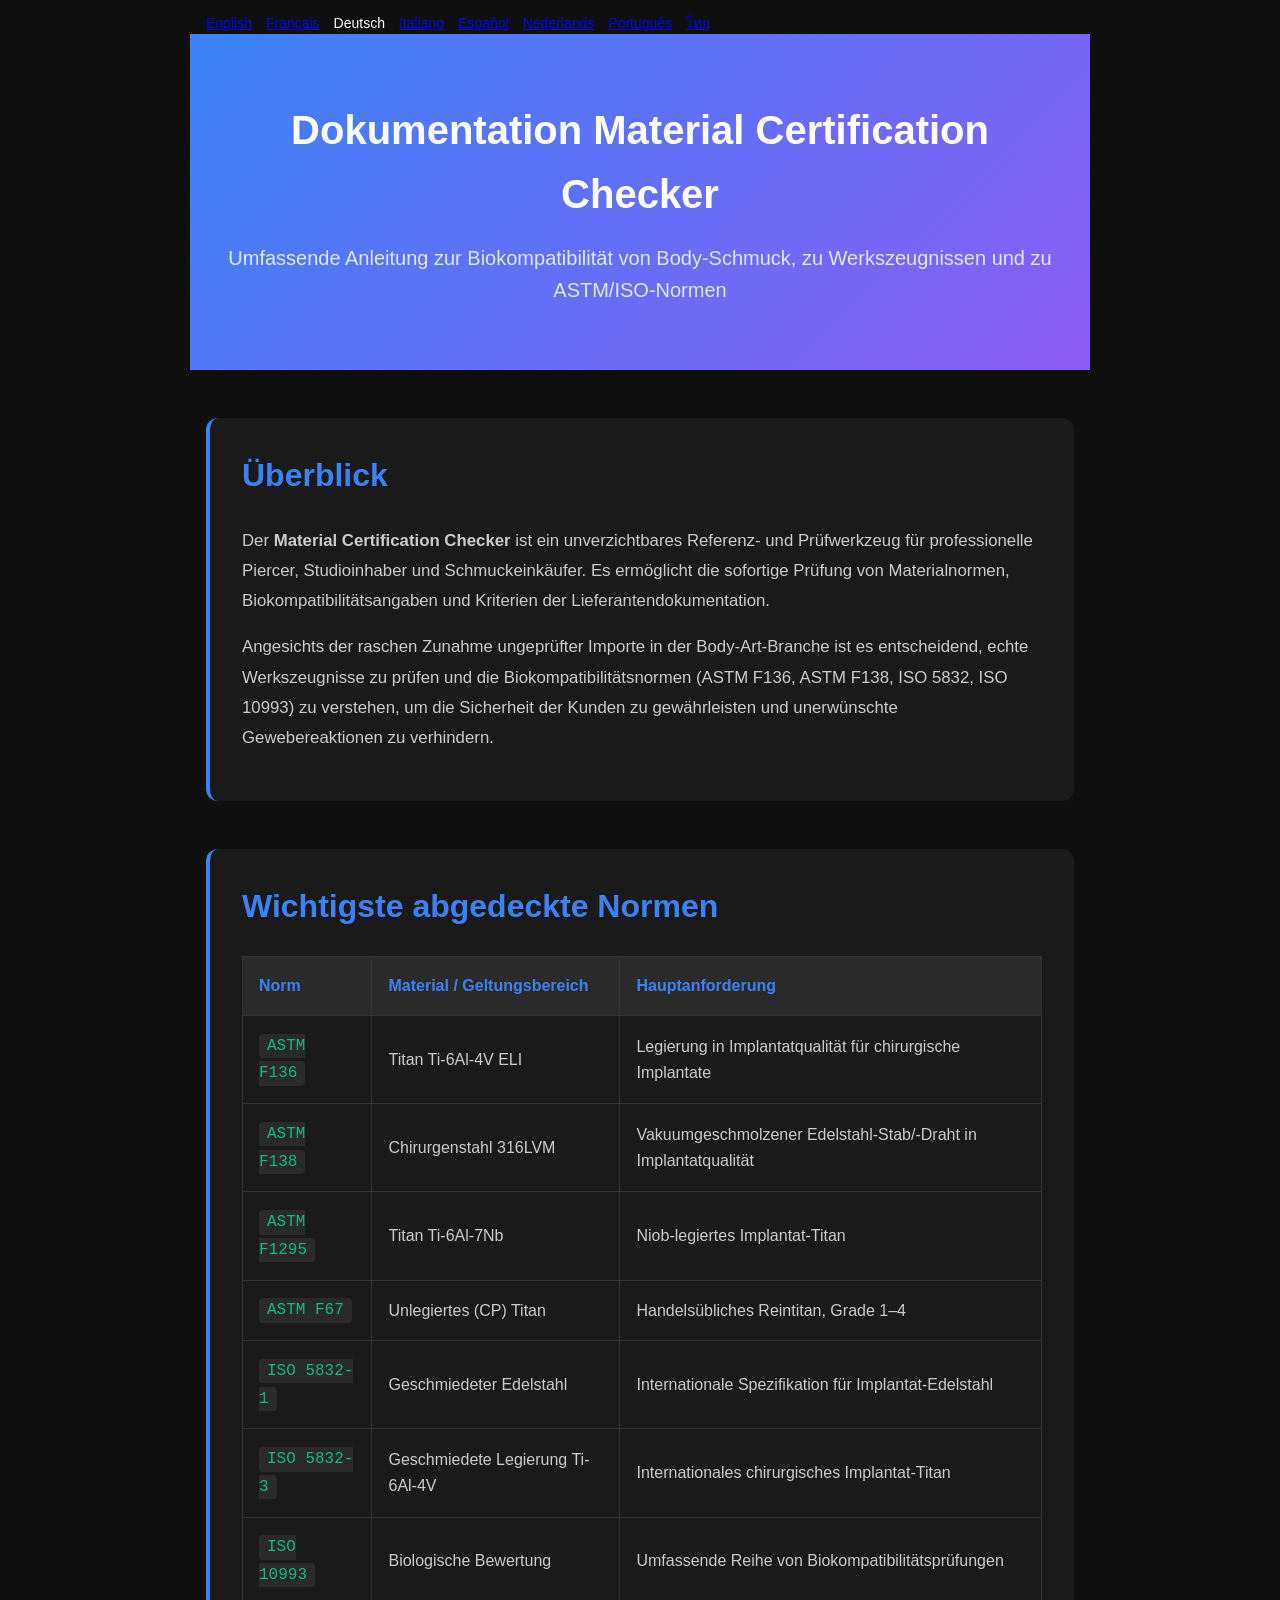
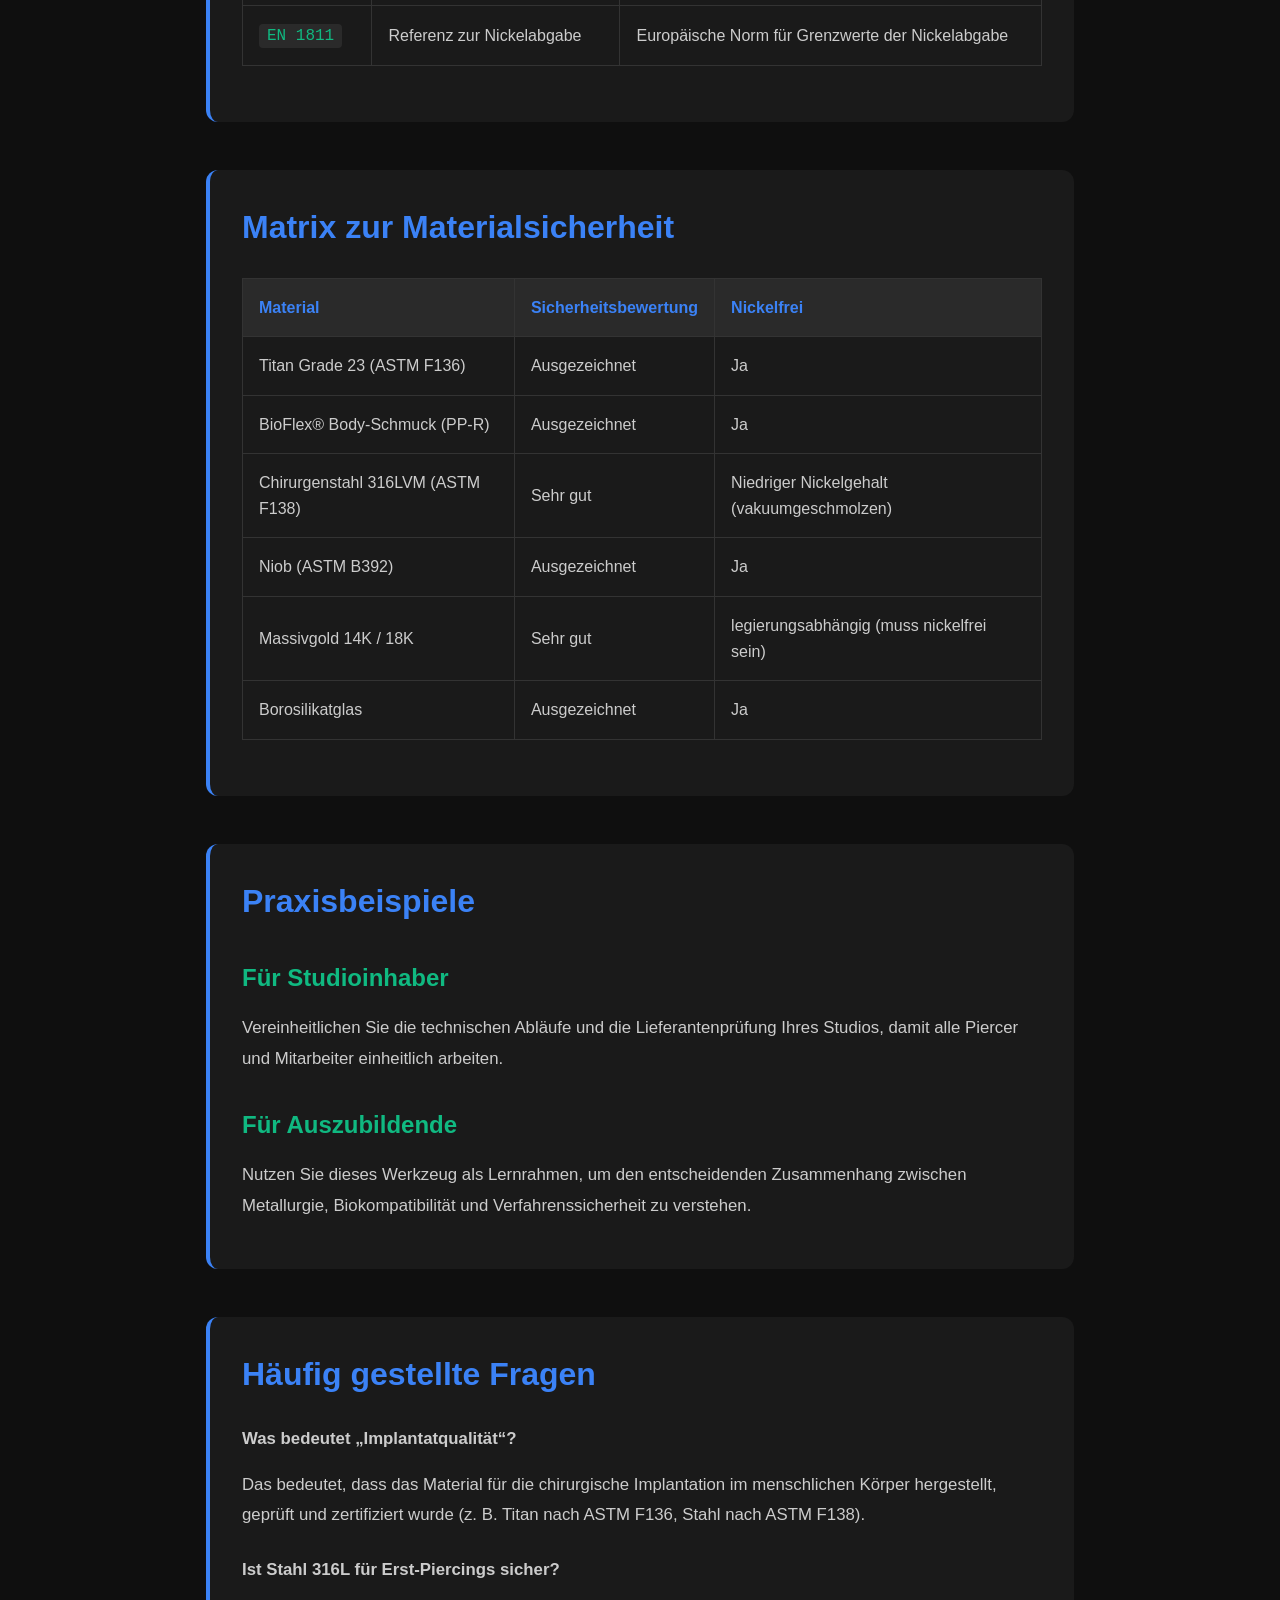
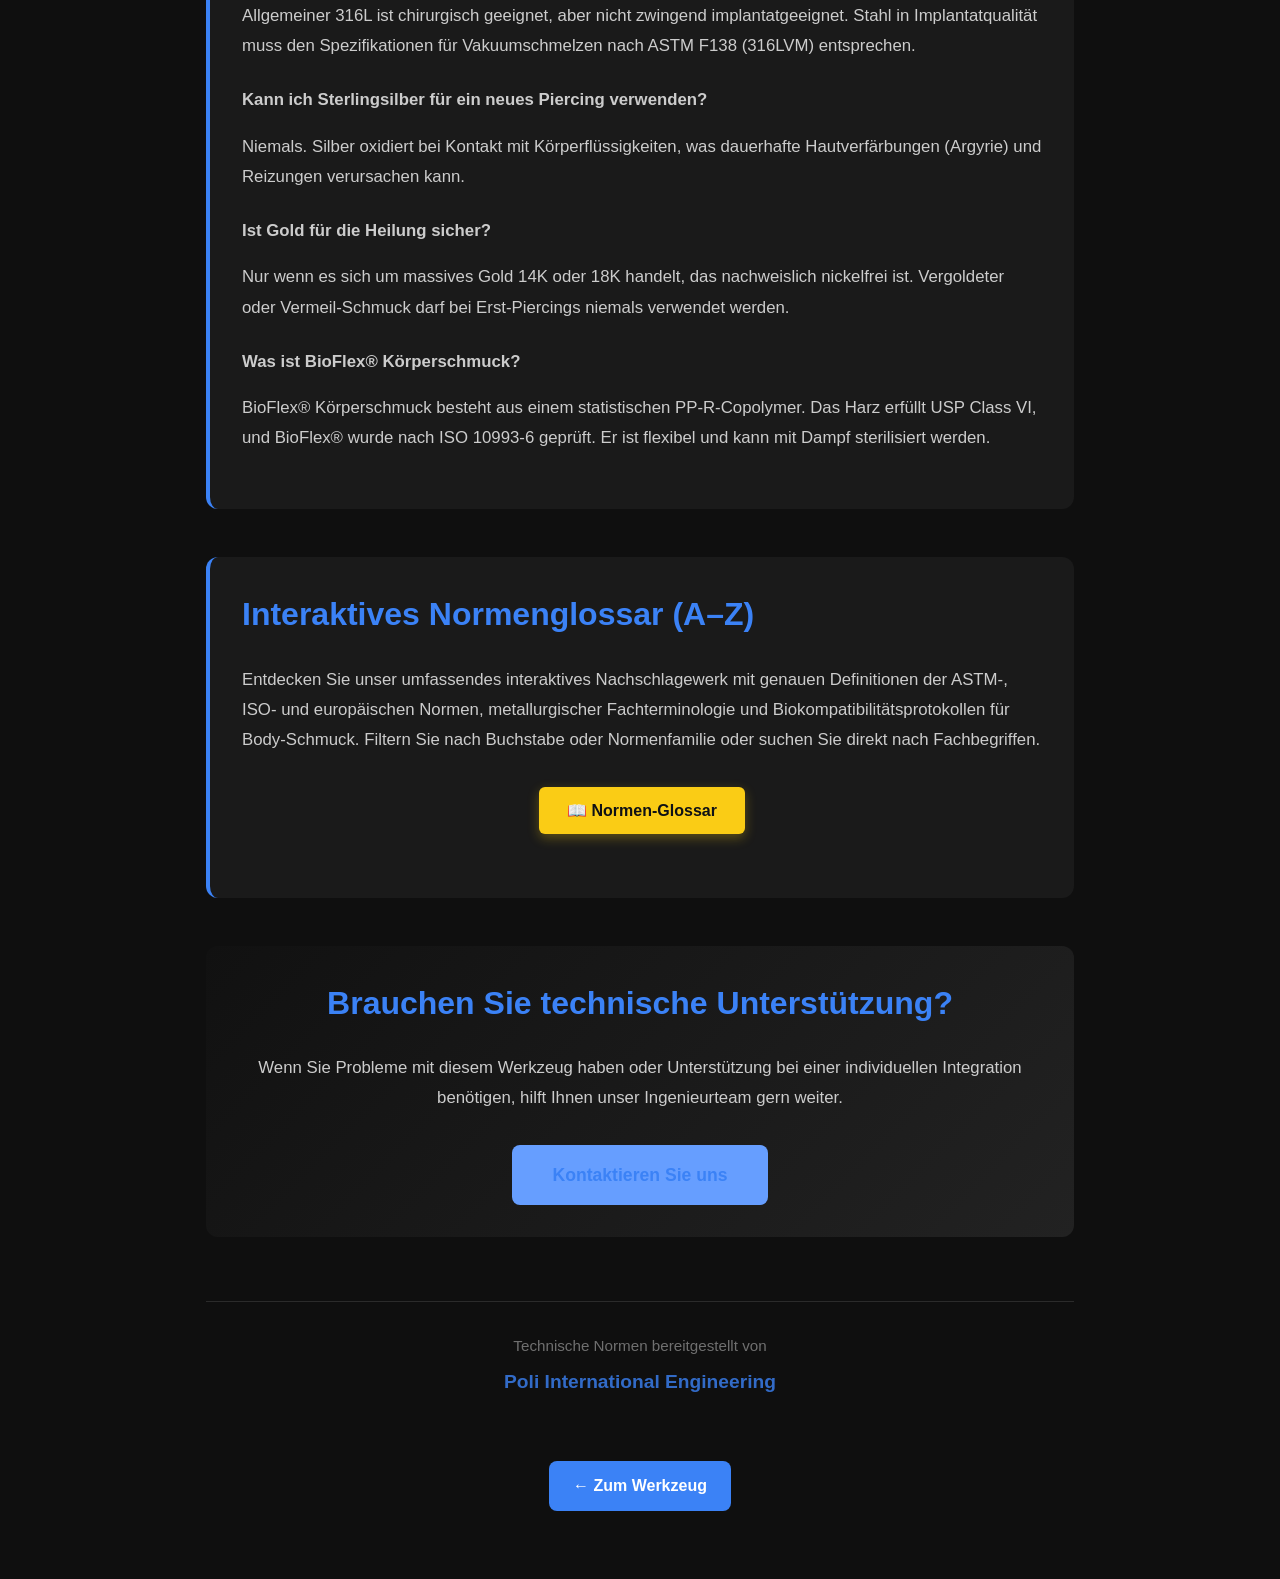
==== documentation-de.html @ d97f0a30 "sync documentation-de.html from the live site The website copy of this tool moved on and the repo di" ====
<!DOCTYPE html>
<html lang="de">
<head><meta name="robots" content="noindex,nofollow">
    <meta charset="UTF-8">
    <meta name="viewport" content="width=device-width, initial-scale=1.0">
    <title>Dokumentation Material Certification Checker | Poli International</title>
    <meta name="description" content="Vollständige Anleitung zur Verwendung des Material Certification Checker">
    <link rel="stylesheet" href="./css/style.css">
    <style>
        :root {
            --bg-body: #0f0f0f;
            --bg-section: #1a1a1a;
            --bg-card: #222222;
            --bg-table-header: #2a2a2a;
            --color-text-main: #ffffff;
            --color-text-muted: #cccccc;
            --color-text-dim: #888888;
            --color-primary: #3B82F6;
            --color-secondary: #8B5CF6;
            --color-accent: #10B981;
            --color-button: #669eff;
            --color-border: #333333;
        }
        body {
            background: var(--bg-body) !important;
            color: var(--color-text-main) !important;
            font-family: -apple-system, BlinkMacSystemFont, "Segoe UI", Roboto, sans-serif;
            margin: 0;
            padding: 0;
        }
        body.in-iframe .doc-hero h1 { display: none !important; }
        body.in-iframe .doc-hero { padding: 2rem 2rem !important; margin-bottom: 1rem !important; }
        * {
            box-sizing: border-box;
        }
        .entry-content {
            max-width: 900px !important;
            margin: 0 auto !important;
            padding: 2rem 1rem !important;
        }
        .doc-hero {
            background: linear-gradient(135deg, var(--color-primary), var(--color-secondary)) !important;
            padding: 4rem 2rem !important;
            text-align: center !important;
            margin: -2rem -1rem 3rem !important;
            border-radius: 0 !important;
        }
        .doc-hero h1 {
            font-size: 2.5rem !important;
            color: var(--color-text-main) !important;
            margin: 0 0 1rem 0 !important;
            font-weight: 700 !important;
        }
        .doc-hero p {
            font-size: 1.25rem !important;
            color: #E0E7FF !important;
            margin: 0 !important;
        }
        .doc-section {
            margin: 3rem 0 !important;
            padding: 2rem !important;
            background: var(--bg-section) !important;
            border-radius: 0.75rem !important;
            border-left: 4px solid var(--color-primary) !important;
        }
        .doc-section--cta {
            text-align: center !important;
            border-left: none !important;
            background: linear-gradient(135deg, #111111, #222222) !important;
        }
        .doc-section h2 {
            color: var(--color-primary) !important;
            font-size: 2rem !important;
            margin: 0 0 1.5rem 0 !important;
            font-weight: 600 !important;
        }
        .doc-section h3 {
            color: var(--color-secondary) !important;
            font-size: 1.5rem !important;
            margin: 2rem 0 1rem 0 !important;
            font-weight: 600 !important;
        }
        .doc-section h3.accent-title {
            color: var(--color-accent) !important;
        }
        .doc-section p {
            color: var(--color-text-muted) !important;
            line-height: 1.8 !important;
            margin-bottom: 1rem !important;
            font-size: 1.05rem !important;
        }
        .doc-section ul {
            margin: 1rem 0 !important;
            padding-left: 0 !important;
            list-style: none !important;
        }
        .doc-section ul li {
            padding: 0.75rem 0 0.75rem 2rem !important;
            position: relative !important;
            color: var(--color-text-muted) !important;
            line-height: 1.6 !important;
        }
        .doc-section ul li:before {
            content: "✓" !important;
            position: absolute !important;
            left: 0 !important;
            color: var(--color-accent) !important;
            font-weight: bold !important;
            font-size: 1.2rem !important;
        }
        .doc-section a {
            color: var(--color-primary) !important;
            text-decoration: none !important;
            font-weight: 600 !important;
            transition: color 0.2s !important;
        }
        .doc-section a:hover {
            color: var(--color-secondary) !important;
            text-decoration: underline !important;
        }
        .highlight-box {
            background: linear-gradient(135deg, #1E3A8A, #4C1D95) !important;
            padding: 1.5rem !important;
            border-radius: 0.5rem !important;
            margin: 2rem 0 !important;
            border-left: 4px solid var(--color-accent) !important;
        }
        .highlight-box p {
            color: #E0E7FF !important;
            margin-bottom: 0 !important;
        }
        .back-link {
            display: inline-block !important;
            padding: 0.75rem 1.5rem !important;
            background: var(--color-primary) !important;
            color: var(--color-text-main) !important;
            text-decoration: none !important;
            border-radius: 0.5rem !important;
            font-weight: 600 !important;
            margin-top: 2rem !important;
        }
        .back-link:hover {
            background: var(--color-secondary) !important;
        }
        .cta-btn {
            padding: 1rem 2.5rem !important;
            text-decoration: none !important;
            border-radius: 0.5rem !important;
            background: var(--color-button) !important;
            color: var(--color-text-main) !important;
            font-weight: 800 !important;
            font-size: 1.1rem !important;
            border: none !important;
            display: inline-block !important;
        }
        .faq-item {
            margin-bottom: 1.5rem;
        }
        .doc-footer-note {
            text-align: center;
            margin-top: 4rem;
            padding: 2rem;
            border-top: 1px solid var(--color-border);
            opacity: 0.8;
        }
        .doc-footer-note p {
            font-size: 0.95rem;
            color: var(--color-text-dim);
            line-height: 1.6;
        }
        .doc-footer-link {
            color: var(--color-primary);
            text-decoration: none;
            font-weight: 800;
            font-size: 1.2rem;
            display: block;
            margin-top: 0.5rem;
        }
        table {
            width: 100%;
            border-collapse: collapse;
            margin: 1.5rem 0;
        }
        th, td {
            padding: 1rem;
            text-align: left;
            border: 1px solid var(--color-border);
        }
        th {
            background: var(--bg-table-header);
            color: var(--color-primary);
        }
        td {
            color: var(--color-text-muted);
        }
        code {
            background: var(--bg-table-header);
            padding: 0.2rem 0.5rem;
            border-radius: 4px;
            color: var(--color-accent);
        }
    </style>
</head>
<body>
<nav class="doc-langs" aria-label="Dokumentationssprache" style="display:flex;flex-wrap:wrap;gap:6px 14px;max-width:900px;margin:12px auto 0;padding:0 16px;font-size:14px;"><a lang="en" href="documentation.html">English</a><a lang="fr" href="documentation-fr.html">Français</a><span lang="de">Deutsch</span><a lang="it" href="documentation-it.html">Italiano</a><a lang="es" href="documentation-es.html">Español</a><a lang="nl" href="documentation-nl.html">Nederlands</a><a lang="pt" href="documentation-pt.html">Português</a><a lang="th" href="documentation-th.html">ไทย</a></nav>
<script>
if (window.self !== window.top) {
    document.body.classList.add('in-iframe');
}
</script>

<div class="entry-content">
    <div class="doc-hero">
        <h1>Dokumentation Material Certification Checker</h1>
        <p>Umfassende Anleitung zur Biokompatibilität von Body-Schmuck, zu Werkszeugnissen und zu ASTM/ISO-Normen</p>
    </div>

    <div class="doc-section">
        <h2>Überblick</h2>
        <p>
            Der <strong>Material Certification Checker</strong> ist ein unverzichtbares Referenz- und Prüfwerkzeug für professionelle Piercer, Studioinhaber und Schmuckeinkäufer. Es ermöglicht die sofortige Prüfung von Materialnormen, Biokompatibilitätsangaben und Kriterien der Lieferantendokumentation.
        </p>
        <p>
            Angesichts der raschen Zunahme ungeprüfter Importe in der Body-Art-Branche ist es entscheidend, echte Werkszeugnisse zu prüfen und die Biokompatibilitätsnormen (ASTM F136, ASTM F138, ISO 5832, ISO 10993) zu verstehen, um die Sicherheit der Kunden zu gewährleisten und unerwünschte Gewebereaktionen zu verhindern.
        </p>
    </div>

    <div class="doc-section">
        <h2>Wichtigste abgedeckte Normen</h2>
        <table>
            <thead>
                <tr>
                    <th>Norm</th>
                    <th>Material / Geltungsbereich</th>
                    <th>Hauptanforderung</th>
                </tr>
            </thead>
            <tbody>
                <tr>
                    <td><code>ASTM F136</code></td>
                    <td>Titan Ti-6Al-4V ELI</td>
                    <td>Legierung in Implantatqualität für chirurgische Implantate</td>
                </tr>
                <tr>
                    <td><code>ASTM F138</code></td>
                    <td>Chirurgenstahl 316LVM</td>
                    <td>Vakuumgeschmolzener Edelstahl-Stab/-Draht in Implantatqualität</td>
                </tr>
                <tr>
                    <td><code>ASTM F1295</code></td>
                    <td>Titan Ti-6Al-7Nb</td>
                    <td>Niob-legiertes Implantat-Titan</td>
                </tr>
                <tr>
                    <td><code>ASTM F67</code></td>
                    <td>Unlegiertes (CP) Titan</td>
                    <td>Handelsübliches Reintitan, Grade 1–4</td>
                </tr>
                <tr>
                    <td><code>ISO 5832-1</code></td>
                    <td>Geschmiedeter Edelstahl</td>
                    <td>Internationale Spezifikation für Implantat-Edelstahl</td>
                </tr>
                <tr>
                    <td><code>ISO 5832-3</code></td>
                    <td>Geschmiedete Legierung Ti-6Al-4V</td>
                    <td>Internationales chirurgisches Implantat-Titan</td>
                </tr>
                <tr>
                    <td><code>ISO 10993</code></td>
                    <td>Biologische Bewertung</td>
                    <td>Umfassende Reihe von Biokompatibilitätsprüfungen</td>
                </tr>
                <tr>
                    <td><code>EN 1811</code></td>
                    <td>Referenz zur Nickelabgabe</td>
                    <td>Europäische Norm für Grenzwerte der Nickelabgabe</td>
                </tr>
            </tbody>
        </table>
    </div>

    <div class="doc-section">
        <h2>Matrix zur Materialsicherheit</h2>
        <table>
            <thead>
                <tr>
                    <th>Material</th>
                    <th>Sicherheitsbewertung</th>
                    <th>Nickelfrei</th>
                </tr>
            </thead>
            <tbody>
                <tr>
                    <td>Titan Grade 23 (ASTM F136)</td>
                    <td>Ausgezeichnet</td>
                    <td>Ja</td>
                </tr>
                <tr>
                    <td>BioFlex&reg; Body-Schmuck (PP-R)</td>
                    <td>Ausgezeichnet</td>
                    <td>Ja</td>
                </tr>
                <tr>
                    <td>Chirurgenstahl 316LVM (ASTM F138)</td>
                    <td>Sehr gut</td>
                    <td>Niedriger Nickelgehalt (vakuumgeschmolzen)</td>
                </tr>
                <tr>
                    <td>Niob (ASTM B392)</td>
                    <td>Ausgezeichnet</td>
                    <td>Ja</td>
                </tr>
                <tr>
                    <td>Massivgold 14K / 18K</td>
                    <td>Sehr gut</td>
                    <td>legierungsabhängig (muss nickelfrei sein)</td>
                </tr>
                <tr>
                    <td>Borosilikatglas</td>
                    <td>Ausgezeichnet</td>
                    <td>Ja</td>
                </tr>
            </tbody>
        </table>
    </div>

    <div class="doc-section">
        <h2>Praxisbeispiele</h2>
        <div class="use-case">
            <h3 class="accent-title">Für Studioinhaber</h3>
            <p>Vereinheitlichen Sie die technischen Abläufe und die Lieferantenprüfung Ihres Studios, damit alle Piercer und Mitarbeiter einheitlich arbeiten.</p>
        </div>
        <div class="use-case">
            <h3 class="accent-title">Für Auszubildende</h3>
            <p>Nutzen Sie dieses Werkzeug als Lernrahmen, um den entscheidenden Zusammenhang zwischen Metallurgie, Biokompatibilität und Verfahrenssicherheit zu verstehen.</p>
        </div>
    </div>

    <div class="doc-section">
        <h2>Häufig gestellte Fragen</h2>
        <div class="faq-item">
            <p><strong>Was bedeutet „Implantatqualität“?</strong></p>
            <p>Das bedeutet, dass das Material für die chirurgische Implantation im menschlichen Körper hergestellt, geprüft und zertifiziert wurde (z. B. Titan nach ASTM F136, Stahl nach ASTM F138).</p>
        </div>
        <div class="faq-item">
            <p><strong>Ist Stahl 316L für Erst-Piercings sicher?</strong></p>
            <p>Allgemeiner 316L ist chirurgisch geeignet, aber nicht zwingend implantatgeeignet. Stahl in Implantatqualität muss den Spezifikationen für Vakuumschmelzen nach ASTM F138 (316LVM) entsprechen.</p>
        </div>
        <div class="faq-item">
            <p><strong>Kann ich Sterlingsilber für ein neues Piercing verwenden?</strong></p>
            <p>Niemals. Silber oxidiert bei Kontakt mit Körperflüssigkeiten, was dauerhafte Hautverfärbungen (Argyrie) und Reizungen verursachen kann.</p>
        </div>
        <div class="faq-item">
            <p><strong>Ist Gold für die Heilung sicher?</strong></p>
            <p>Nur wenn es sich um massives Gold 14K oder 18K handelt, das nachweislich nickelfrei ist. Vergoldeter oder Vermeil-Schmuck darf bei Erst-Piercings niemals verwendet werden.</p>
        </div>
        <div class="faq-item">
            <p><strong>Was ist BioFlex&reg; Körperschmuck?</strong></p>
            <p>BioFlex&reg; Körperschmuck besteht aus einem statistischen PP-R-Copolymer. Das Harz erfüllt USP Class VI, und BioFlex&reg; wurde nach ISO 10993-6 geprüft. Er ist flexibel und kann mit Dampf sterilisiert werden.</p>
        </div>
    </div>

    <!-- Interactive Glossary Section -->
    <div class="doc-section" id="interactive-glossary-section">
        <h2>Interaktives Normenglossar (A–Z)</h2>
        <p>
            Entdecken Sie unser umfassendes interaktives Nachschlagewerk mit genauen Definitionen der ASTM-, ISO- und europäischen Normen, metallurgischer Fachterminologie und Biokompatibilitätsprotokollen für Body-Schmuck. Filtern Sie nach Buchstabe oder Normenfamilie oder suchen Sie direkt nach Fachbegriffen.
        </p>
        <div style="text-align: center; margin: 2rem 0;">
            <button type="button" id="doc-open-glossary-btn" class="doc-glossary-btn" onclick="if(window.openGlossaryModal) window.openGlossaryModal(); else window.location.href='./index.html#reference';">
                📖 Normen-Glossar
            </button>
        </div>
    </div>

    <div class="doc-section doc-section--cta">
        <h2>Brauchen Sie technische Unterstützung?</h2>
        <p>Wenn Sie Probleme mit diesem Werkzeug haben oder Unterstützung bei einer individuellen Integration benötigen, hilft Ihnen unser Ingenieurteam gern weiter.</p>
        <div style="display: flex; justify-content: center; gap: 1.5rem; margin-top: 2rem; flex-wrap: wrap; align-items: center;">
            <a href="/contact-us/" class="cta-btn">Kontaktieren Sie uns</a>
        </div>
    </div>

    <div class="doc-footer-note">
        <p>
            Technische Normen bereitgestellt von <br/>
            <a href="./index.html" class="doc-footer-link">Poli International Engineering</a>
        </p>
    </div>

    <div style="text-align: center; margin-bottom: 4rem;">
        <a href="./index.html" class="back-link">&larr; Zum Werkzeug</a>
    </div>
</div>

<script src="./js/i18n.js"></script>
<script src="./js/i18n/fr.js"></script>
<script src="./js/i18n/it.js"></script>
<script src="./js/i18n/de.js"></script>
<script src="./js/i18n/es.js"></script>
<script src="./js/i18n/pt.js"></script>
<script src="./js/i18n/nl.js"></script>
<script src="./js/material-data.js"></script>
<script src="./js/decoder.js"></script>
</body>
</html>
---- css/style.css ----
/* ===================================
   Site Header (Homepage Style)
   =================================== */
.site-header {
    background: #0A0C10;
    padding: 1rem 0;
    position: sticky;
    top: 0;
    z-index: 1000;
    border-bottom: 1px solid var(--color-border);
    box-shadow: 0 4px 12px rgba(0, 0, 0, 0.4);
}

/* Prevent site-header from changing in dark mode */
[data-theme="dark"] .site-header {
    background: #0A0C10 !important;
}


.site-header__container {
    max-width: 1400px;
    margin: 0 auto;
    padding: 0 1.5rem;
    display: flex;
    justify-content: space-between;
    align-items: center;
    gap: 1.5rem;
    flex-wrap: wrap;
}

.site-header__logo-link {
    display: flex;
    align-items: center;
}

.site-header__logo {
    height: 50px;
    width: auto;
}

.site-nav {
    display: flex;
    gap: 1.75rem;
    flex-wrap: wrap;
}

.site-nav__link {
    color: var(--color-text-secondary);
    text-decoration: none;
    font-weight: 800;
    font-size: 0.8rem;
    text-transform: uppercase;
    letter-spacing: 0.15em;
    transition: all 0.2s ease;
    white-space: nowrap;
}

.site-nav__link:hover {
    color: var(--color-accent-yellow);
    transform: translateY(-1px);
}

.site-header__actions {
    display: flex;
    align-items: center;
    gap: 0.75rem;
    flex-wrap: wrap;
}

.lang-switcher-wrapper {
    position: relative;
    display: inline-flex;
    align-items: center;
}

.lang-select {
    appearance: none;
    -webkit-appearance: none;
    -moz-appearance: none;
    background: var(--color-background-elevated);
    color: var(--color-text-primary);
    border: 1px solid var(--color-border);
    border-radius: var(--border-radius);
    padding: 0.45rem 1.75rem 0.45rem 0.75rem;
    font-family: var(--font-family);
    font-size: 0.75rem;
    font-weight: 800;
    text-transform: uppercase;
    letter-spacing: 0.08em;
    cursor: pointer;
    transition: all var(--transition-speed) var(--transition-ease);
    background-image: url("data:image/svg+xml;charset=UTF-8,%3csvg xmlns='http://www.w3.org/2000/svg' viewBox='0 0 24 24' fill='none' stroke='%23FACC15' stroke-width='2' stroke-linecap='round' stroke-linejoin='round'%3e%3cpolyline points='6 9 12 15 18 9'%3e%3c/polyline%3e%3c/svg%3e");
    background-repeat: no-repeat;
    background-position: right 0.5rem center;
    background-size: 0.85rem;
}

.lang-select:hover,
.lang-select:focus {
    border-color: var(--color-accent-yellow);
    outline: none;
    box-shadow: 0 0 0 2px rgba(250, 204, 21, 0.2);
}

.lang-select option {
    background: var(--color-background-card);
    color: var(--color-text-primary);
    padding: 0.5rem;
}

body.light-mode .lang-select {
    background-color: var(--color-background-elevated);
    color: var(--color-text-primary);
    background-image: url("data:image/svg+xml;charset=UTF-8,%3csvg xmlns='http://www.w3.org/2000/svg' viewBox='0 0 24 24' fill='none' stroke='%23CA8A04' stroke-width='2' stroke-linecap='round' stroke-linejoin='round'%3e%3cpolyline points='6 9 12 15 18 9'%3e%3c/polyline%3e%3c/svg%3e");
}

/* Tool Title Section */
.tool-title-section {
    background: var(--color-background-elevated);
    padding: 3.5rem 1.5rem 2.5rem;
    text-align: center;
    border-bottom: 1px solid var(--color-border);
    position: relative;
}

.tool-title {
    font-family: var(--font-family);
    font-size: clamp(2.2rem, 5vw, 3.5rem);
    font-weight: 900;
    letter-spacing: -0.03em;
    text-transform: uppercase;
    color: var(--color-text-primary);
    margin: 0 0 0.75rem 0;
    line-height: 1.0;
}

.tool-subtitle {
    font-size: 0.85rem;
    font-weight: 700;
    text-transform: uppercase;
    letter-spacing: 0.18em;
    color: var(--color-accent-yellow);
    max-width: 800px;
    margin: 0 auto;
    line-height: 1.5;
}

/* Responsive Site Header */
@media (max-width: 768px) {
    .site-header__container {
        justify-content: center;
        text-align: center;
    }

    .site-nav {
        width: 100%;
        justify-content: center;
        gap: 1rem;
    }

    .site-header__actions {
        width: 100%;
        justify-content: center;
    }

    .tool-title {
        font-size: 1.75rem;
    }

    .tool-subtitle {
        font-size: 0.75rem;
        letter-spacing: 0.12em;
    }
}



/*
═══════════════════════════════════════════════════════════════
MATERIAL CERTIFICATION DECODER - STYLESHEET
Poli International
Design Theme: Bold Typography
═══════════════════════════════════════════════════════════════
*/

/* ===================================================================
   1. CSS CUSTOM PROPERTIES (VARIABLES)
   =================================================================== */

:root {
  /* Brand Colors (from Poli International) */
  --brand-cyan: #0693e3;
  --brand-purple: #9b51e0;
  --brand-white: #ffffff;

  /* Industrial Bold Typography Theme Colors */
  --color-accent-yellow: #FACC15;
  --color-accent-yellow-hover: #EAB308;
  --color-accent-bg: #FACC15;
  --color-text-on-accent: #0F1115;
  --color-accent-text: #FACC15;
  --color-medical-blue: #FACC15;
  --color-safety-white: #FFFFFF;
  --color-safe-green: #22C55E;
  --color-caution-yellow: #FACC15;
  --color-danger-red: #F87171;
  --color-clinical-grey: #161920;

  /* Dark Mode Colors (Default) */
  --color-primary: #FACC15;
  --color-secondary: #EAB308;
  --color-accent: #22C55E;

  --color-text: #F3F4F6;
  --color-text-primary: #F3F4F6;
  --color-text-secondary: #9CA3AF;
  --color-text-muted: #94A3B8;

  --color-background: #0F1115;
  --color-background-elevated: #161920;
  --color-background-card: #161920;
  --color-background-hover: #1F242D;

  --color-border: rgba(255, 255, 255, 0.12);
  --color-border-focus: #FACC15;

  /* Safety Colors (Passes WCAG AA >= 4.5:1 on #0F1115 and #161920) */
  --color-safe: #22C55E;
  --color-conditional: #FACC15;
  --color-unsafe: #F87171;
  --color-danger: #F87171;
  --color-info: #60A5FA;

  /* Shadows */
  --shadow-small: 0 2px 4px rgba(0, 0, 0, 0.4);
  --shadow-medium: 0 4px 16px rgba(0, 0, 0, 0.5);
  --shadow-large: 0 8px 30px rgba(0, 0, 0, 0.6);
  --shadow-glow: 0 0 20px rgba(250, 204, 21, 0.2);

  /* Spacing */
  --spacing-xs: 0.25rem;
  --spacing-sm: 0.5rem;
  --spacing-md: 1rem;
  --spacing-lg: 1.5rem;
  --spacing-xl: 2rem;
  --spacing-2xl: 3rem;

  /* Typography - Bold Typography Archetype */
  --font-family: -apple-system, BlinkMacSystemFont, "Segoe UI", Roboto, "Helvetica Neue", Arial, sans-serif;
  --font-family-mono: "SF Mono", Monaco, "Cascadia Code", "Roboto Mono", Consolas, monospace;

  --font-size-xs: 0.75rem;
  --font-size-sm: 0.875rem;
  --font-size-base: 1rem;
  --font-size-lg: 1.125rem;
  --font-size-xl: 1.25rem;
  --font-size-2xl: 1.5rem;
  --font-size-3xl: 2rem;
  --font-size-4xl: 2.5rem;

  --font-weight-normal: 400;
  --font-weight-medium: 500;
  --font-weight-semibold: 600;
  --font-weight-bold: 700;
  --font-weight-extrabold: 800;
  --font-weight-heavy: 900;

  /* Layout */
  --border-radius: 6px;
  --border-radius-sm: 4px;
  --border-radius-lg: 8px;

  --transition-speed: 0.2s;
  --transition-ease: cubic-bezier(0.4, 0, 0.2, 1);

  --max-width: 1200px;
}

/* Light Mode Overrides (Strictly tested to pass WCAG AA >= 4.5:1 on #FFFFFF & #F4F5F7) */
body.light-mode {
  --color-accent-yellow: #854D0E;
  --color-accent-yellow-hover: #713F12;
  --color-accent-bg: #CA8A04;
  --color-text-on-accent: #000000;
  --color-accent-text: #854D0E;
  --color-medical-blue: #0F1115;
  --color-safety-white: #FFFFFF;
  --color-safe-green: #15803D;
  --color-caution-yellow: #854D0E;
  --color-danger-red: #B91C1C;
  --color-clinical-grey: #E5E7EB;

  --color-primary: #0F1115;
  --color-secondary: #27272A;
  --color-accent: #15803D;

  --color-text: #0F1115;
  --color-text-primary: #0F1115;
  --color-text-secondary: #4B5563;
  --color-text-muted: #475569;

  --color-background: #F4F5F7;
  --color-background-elevated: #E5E7EB;
  --color-background-card: #FFFFFF;
  --color-background-hover: #E5E7EB;

  --color-border: rgba(0, 0, 0, 0.15);
  --color-border-focus: #0F1115;

  --color-safe: #15803D;
  --color-conditional: #854D0E;
  --color-unsafe: #B91C1C;
  --color-danger: #B91C1C;
  --color-info: #1D4ED8;

  --shadow-small: 0 2px 4px rgba(0, 0, 0, 0.06);
  --shadow-medium: 0 4px 12px rgba(0, 0, 0, 0.08);
  --shadow-large: 0 8px 24px rgba(0, 0, 0, 0.12);
  --shadow-glow: 0 0 20px rgba(0, 0, 0, 0.08);
}

/* ===================================================================
   2. RESET & BASE STYLES
   =================================================================== */

*,
*::before,
*::after {
  box-sizing: border-box;
  margin: 0;
  padding: 0;
}

html {
  font-size: 16px;
  scroll-behavior: smooth;
  overflow-x: hidden;
  width: 100%;
  max-width: 100vw;
}

body {
  font-family: var(--font-family);
  font-size: var(--font-size-base);
  font-weight: var(--font-weight-normal);
  line-height: 1.6;
  color: var(--color-text-primary);
  background-color: var(--color-background);
  transition: background-color var(--transition-speed) var(--transition-ease),
              color var(--transition-speed) var(--transition-ease);
  -webkit-font-smoothing: antialiased;
  -moz-osx-font-smoothing: grayscale;
  overflow-x: hidden;
  width: 100%;
  max-width: 100vw;
}

/* ===================================================================
   3. MAIN CONTAINER
   =================================================================== */

.cert-decoder {
  min-height: 100vh;
  display: flex;
  flex-direction: column;
}

.cert-decoder__main {
  flex: 1;
  width: 100%;
  max-width: var(--max-width);
  margin: 0 auto;
  padding: var(--spacing-xl) var(--spacing-md);
}

/* ===================================================================
   4. HEADER
   =================================================================== */

.cert-decoder__header {
  padding: var(--spacing-lg) var(--spacing-md);
  background: var(--color-background-elevated);
  border-bottom: 2px solid var(--color-border);
  box-shadow: var(--shadow-medium);
  position: sticky;
  top: 0;
  z-index: 100;
}

.cert-decoder__header-content {
  max-width: var(--max-width);
  margin: 0 auto;
  display: grid;
  grid-template-columns: auto 1fr auto;
  gap: var(--spacing-md);
  align-items: center;
}

/* Logo */
.cert-decoder__logo-container {
  display: flex;
  align-items: center;
}

.cert-decoder__logo {
  height: 50px;
  width: auto;
  filter: drop-shadow(0 2px 4px rgba(0, 0, 0, 0.3));
  transition: transform var(--transition-speed) var(--transition-ease);
}

.cert-decoder__logo:hover {
  transform: scale(1.03);
}

/* Title Group */
.cert-decoder__title-group {
  text-align: center;
}

.cert-decoder__title {
  font-size: var(--font-size-3xl);
  font-weight: 900;
  text-transform: uppercase;
  letter-spacing: -0.02em;
  color: var(--color-text-primary);
  margin-bottom: var(--spacing-xs);
}

.cert-decoder__subtitle {
  font-size: 0.8rem;
  color: var(--color-accent-yellow);
  font-weight: 700;
  text-transform: uppercase;
  letter-spacing: 0.15em;
}

/* Header Buttons */
.cert-decoder__header-buttons {
  display: flex;
  gap: var(--spacing-sm);
  align-items: center;
}

.cert-decoder__embed-button,
.cert-decoder__dark-mode-toggle {
  background: var(--color-background-card);
  border: 1px solid var(--color-border);
  border-radius: var(--border-radius);
  padding: var(--spacing-sm) var(--spacing-md);
  color: var(--color-text-primary);
  font-size: 0.8rem;
  font-weight: 800;
  text-transform: uppercase;
  letter-spacing: 0.1em;
  cursor: pointer;
  transition: all var(--transition-speed) var(--transition-ease);
  display: flex;
  align-items: center;
  gap: var(--spacing-xs);
}

.cert-decoder__embed-button:hover,
.cert-decoder__dark-mode-toggle:hover {
  background: var(--color-background-hover);
  border-color: var(--color-accent-yellow);
  color: var(--color-accent-yellow);
  transform: translateY(-1px);
  box-shadow: var(--shadow-small);
}

.cert-decoder__dark-mode-toggle {
  width: 42px;
  height: 42px;
  border-radius: var(--border-radius);
  padding: 0;
  justify-content: center;
}

.dark-mode-icon {
  font-size: var(--font-size-xl);
}

/* Responsive Header */
@media (max-width: 768px) {
  .cert-decoder__header-content {
    grid-template-columns: 1fr;
    text-align: center;
  }

  .cert-decoder__logo-container {
    justify-content: center;
  }

  .cert-decoder__logo {
    height: 44px;
  }

  .cert-decoder__title {
    font-size: var(--font-size-2xl);
  }

  .cert-decoder__subtitle {
    font-size: var(--font-size-xs);
  }

  .cert-decoder__header-buttons {
    justify-content: center;
  }
}

/* ===================================================================
   5. SECTION STYLES
   =================================================================== */

.cert-decoder__quick-lookup,
.cert-decoder__material-checker,
.cert-decoder__compliance,
.cert-decoder__comparison,
.cert-decoder__reference,
.cert-decoder__education,
.cert-decoder__disclaimer {
  margin-bottom: var(--spacing-2xl);
  padding: var(--spacing-xl);
  background: var(--color-background-card);
  border: 1px solid var(--color-border);
  border-radius: var(--border-radius-lg);
  box-shadow: var(--shadow-medium);
}

.cert-decoder__section-title {
  font-size: var(--font-size-2xl);
  font-weight: 900;
  text-transform: uppercase;
  letter-spacing: -0.01em;
  color: var(--color-text-primary);
  margin-bottom: var(--spacing-sm);
  padding-bottom: var(--spacing-xs);
  border-bottom: 3px solid var(--color-accent-yellow);
  display: inline-block;
}

.cert-decoder__section-subtitle {
  font-size: var(--font-size-sm);
  color: var(--color-text-secondary);
  margin-bottom: var(--spacing-lg);
  line-height: 1.6;
}

/* ===================================================================
   6. SEARCH BAR
   =================================================================== */

.cert-decoder__search-container {
  max-width: 750px;
  margin: 0 auto;
}

.cert-decoder__search-box {
  display: flex;
  gap: var(--spacing-sm);
  margin-bottom: var(--spacing-lg);
}

.cert-decoder__search-input {
  flex: 1;
  padding: var(--spacing-md) var(--spacing-lg);
  font-size: var(--font-size-base);
  font-family: var(--font-family-mono);
  font-weight: 700;
  color: var(--color-text-primary);
  background-color: var(--color-background);
  border: 1px solid var(--color-border);
  border-radius: var(--border-radius);
  text-transform: uppercase;
  letter-spacing: 0.05em;
  transition: all var(--transition-speed) var(--transition-ease);
}

.cert-decoder__search-input:focus {
  outline: none;
  border-color: var(--color-accent-yellow);
  box-shadow: 0 0 0 2px rgba(250, 204, 21, 0.25);
}

.cert-decoder__search-button {
  padding: var(--spacing-md) var(--spacing-xl);
  font-size: 0.85rem;
  font-weight: 900;
  color: #000000;
  background: var(--color-accent-yellow);
  border: none;
  border-radius: var(--border-radius);
  cursor: pointer;
  transition: all var(--transition-speed) var(--transition-ease);
  display: flex;
  align-items: center;
  gap: var(--spacing-xs);
  text-transform: uppercase;
  letter-spacing: 0.15em;
}

.cert-decoder__search-button:hover {
  background: var(--color-accent-yellow-hover);
  transform: translateY(-1px);
  box-shadow: var(--shadow-medium);
}

/* ===================================================================
   7. FORM STYLES
   =================================================================== */

.cert-decoder__material-form {
  margin-bottom: var(--spacing-xl);
}

.cert-decoder__form-grid {
  display: grid;
  grid-template-columns: 1fr;
  gap: var(--spacing-lg);
  margin-bottom: var(--spacing-xl);
}

@media (min-width: 768px) {
  .cert-decoder__form-grid {
    grid-template-columns: repeat(2, 1fr);
  }
}

.cert-decoder__form-group {
  display: flex;
  flex-direction: column;
  gap: var(--spacing-sm);
}

.cert-decoder__label {
  font-size: 0.75rem;
  font-weight: 800;
  text-transform: uppercase;
  letter-spacing: 0.15em;
  color: var(--color-text-secondary);
  display: flex;
  align-items: center;
  gap: var(--spacing-xs);
}

.label-icon {
  font-size: var(--font-size-base);
}

.cert-decoder__select {
  width: 100%;
  padding: var(--spacing-md);
  font-size: var(--font-size-sm);
  font-family: var(--font-family);
  font-weight: 600;
  color: var(--color-text-primary);
  background-color: var(--color-background);
  border: 1px solid var(--color-border);
  border-radius: var(--border-radius);
  cursor: pointer;
  transition: all var(--transition-speed) var(--transition-ease);
}

.cert-decoder__select:hover {
  border-color: var(--color-accent-yellow);
  background-color: var(--color-background-hover);
}

.cert-decoder__select:focus {
  outline: none;
  border-color: var(--color-accent-yellow);
  box-shadow: 0 0 0 2px rgba(250, 204, 21, 0.25);
}

/* Radio Buttons */
.cert-decoder__radio-group {
  display: flex;
  gap: var(--spacing-md);
  flex-wrap: wrap;
}

.cert-decoder__radio-label {
  display: flex;
  align-items: center;
  gap: var(--spacing-xs);
  padding: var(--spacing-sm) var(--spacing-md);
  background: var(--color-background);
  border: 1px solid var(--color-border);
  border-radius: var(--border-radius);
  cursor: pointer;
  transition: all var(--transition-speed) var(--transition-ease);
}

.cert-decoder__radio-label:hover {
  border-color: var(--color-accent-yellow);
  background-color: var(--color-background-hover);
}

.cert-decoder__radio {
  appearance: none;
  width: 16px;
  height: 16px;
  border: 2px solid var(--color-border);
  border-radius: 50%;
  cursor: pointer;
  position: relative;
  transition: all var(--transition-speed) var(--transition-ease);
}

.cert-decoder__radio:checked {
  border-color: var(--color-accent-yellow);
  background-color: var(--color-accent-yellow);
}

.cert-decoder__radio:checked::after {
  content: '';
  position: absolute;
  top: 50%;
  left: 50%;
  transform: translate(-50%, -50%);
  width: 6px;
  height: 6px;
  background: #000000;
  border-radius: 50%;
}

.radio-text {
  font-size: 0.8rem;
  font-weight: 700;
  text-transform: uppercase;
  letter-spacing: 0.05em;
  color: var(--color-text-primary);
}

/* Submit Button */
.cert-decoder__submit-button {
  width: 100%;
  padding: var(--spacing-md) var(--spacing-xl);
  font-size: 0.9rem;
  font-weight: 900;
  color: #000000;
  background: var(--color-accent-yellow);
  border: none;
  border-radius: var(--border-radius);
  cursor: pointer;
  transition: all var(--transition-speed) var(--transition-ease);
  box-shadow: var(--shadow-medium);
  text-transform: uppercase;
  letter-spacing: 0.18em;
}

.cert-decoder__submit-button:hover {
  background: var(--color-accent-yellow-hover);
  transform: translateY(-2px);
  box-shadow: var(--shadow-large);
}

.cert-decoder__submit-button:active {
  transform: translateY(0);
}

/* ===================================================================
   8. SAFETY INDICATORS
   =================================================================== */

.cert-decoder__safety-badge {
  display: inline-flex;
  align-items: center;
  gap: var(--spacing-xs);
  padding: var(--spacing-xs) var(--spacing-md);
  border-radius: 4px;
  font-family: var(--font-family-mono);
  font-size: 0.75rem;
  font-weight: 900;
  text-transform: uppercase;
  letter-spacing: 0.12em;
}

.cert-decoder__safety-badge--safe {
  background: rgba(34, 197, 94, 0.15);
  color: var(--color-safe);
  border: 1px solid var(--color-safe);
}

.cert-decoder__safety-badge--conditional {
  background: rgba(250, 204, 21, 0.15);
  color: var(--color-conditional);
  border: 1px solid var(--color-conditional);
}

.cert-decoder__safety-badge--unsafe {
  background: rgba(239, 68, 68, 0.15);
  color: var(--color-unsafe);
  border: 1px solid var(--color-unsafe);
}

/* Safety Meter */
.cert-decoder__safety-meter {
  width: 100%;
  height: 8px;
  background: var(--color-background);
  border: 1px solid var(--color-border);
  border-radius: var(--border-radius-sm);
  overflow: hidden;
  position: relative;
}

.cert-decoder__safety-meter-fill {
  height: 100%;
  transition: width 0.4s ease, background-color 0.4s ease;
  border-radius: var(--border-radius-sm);
}

.cert-decoder__safety-meter-fill--safe {
  background: var(--color-safe);
}

.cert-decoder__safety-meter-fill--conditional {
  background: var(--color-conditional);
}

.cert-decoder__safety-meter-fill--unsafe {
  background: var(--color-unsafe);
}

/* ===================================================================
   9. RESULTS DISPLAY
   =================================================================== */

.cert-decoder__search-results,
.cert-decoder__material-results,
.cert-decoder__verify-results {
  padding: var(--spacing-xl);
  background: var(--color-background);
  border: 1px solid var(--color-border);
  border-radius: var(--border-radius-lg);
  margin-top: var(--spacing-lg);
}

.cert-decoder__result-card {
  display: grid;
  grid-template-columns: 1fr;
  gap: var(--spacing-lg);
}

@media (min-width: 1024px) {
  .cert-decoder__result-card {
    grid-template-columns: 320px 1fr;
  }
}

.cert-decoder__cert-badge {
  display: flex;
  flex-direction: column;
  align-items: center;
  justify-content: center;
  gap: var(--spacing-md);
  padding: var(--spacing-xl);
  background: var(--color-background-card);
  border: 2px solid var(--color-accent-yellow);
  border-radius: var(--border-radius-lg);
  box-shadow: var(--shadow-small);
}

.cert-decoder__cert-code {
  font-family: var(--font-family-mono);
  font-size: clamp(2rem, 4vw, 2.75rem);
  font-weight: 900;
  color: var(--color-accent-yellow);
  letter-spacing: 0.05em;
  text-align: center;
  line-height: 1.1;
}

.cert-decoder__cert-org {
  font-size: 0.75rem;
  font-weight: 800;
  text-transform: uppercase;
  letter-spacing: 0.15em;
  color: var(--color-text-secondary);
  text-align: center;
}

/* Details Grid */
.cert-decoder__details-grid {
  display: grid;
  grid-template-columns: 1fr;
  gap: var(--spacing-md);
}

@media (min-width: 768px) {
  .cert-decoder__details-grid {
    grid-template-columns: repeat(2, 1fr);
  }
}

.cert-decoder__detail-box {
  padding: var(--spacing-md);
  background: var(--color-background-card);
  border: 1px solid var(--color-border);
  border-left: 4px solid var(--color-accent-yellow);
  border-radius: var(--border-radius-sm);
}

.cert-decoder__detail-title {
  font-size: 0.75rem;
  font-weight: 800;
  color: var(--color-accent-yellow);
  margin-bottom: var(--spacing-xs);
  text-transform: uppercase;
  letter-spacing: 0.15em;
}

.cert-decoder__detail-text {
  font-size: var(--font-size-sm);
  color: var(--color-text-primary);
  line-height: 1.6;
}

.cert-decoder__detail-list {
  list-style: none;
  padding: 0;
  margin: 0;
}

.cert-decoder__detail-list li {
  font-size: var(--font-size-sm);
  color: var(--color-text-primary);
  padding: var(--spacing-xs) 0;
  padding-left: var(--spacing-md);
  position: relative;
}

.cert-decoder__detail-list li::before {
  content: '✓';
  position: absolute;
  left: 0;
  color: var(--color-safe);
  font-weight: 900;
}

/* ===================================================================
   10. COMPLIANCE VERIFICATION
   =================================================================== */

.cert-decoder__verify-container {
  max-width: 800px;
}

.cert-decoder__input-group {
  display: flex;
  flex-direction: column;
  gap: var(--spacing-sm);
  margin-bottom: var(--spacing-lg);
}

.cert-decoder__text-input {
  width: 100%;
  padding: var(--spacing-md);
  font-size: var(--font-size-sm);
  font-family: var(--font-family);
  font-weight: 600;
  color: var(--color-text-primary);
  background-color: var(--color-background);
  border: 1px solid var(--color-border);
  border-radius: var(--border-radius);
  transition: all var(--transition-speed) var(--transition-ease);
}

.cert-decoder__text-input:focus {
  outline: none;
  border-color: var(--color-accent-yellow);
  box-shadow: 0 0 0 2px rgba(250, 204, 21, 0.25);
}

.cert-decoder__verify-button {
  padding: var(--spacing-md) var(--spacing-xl);
  font-size: 0.85rem;
  font-weight: 900;
  color: #000000;
  background: var(--color-accent-yellow);
  border: none;
  border-radius: var(--border-radius);
  cursor: pointer;
  transition: all var(--transition-speed) var(--transition-ease);
  text-transform: uppercase;
  letter-spacing: 0.15em;
}

.cert-decoder__verify-button:hover {
  background: var(--color-accent-yellow-hover);
  transform: translateY(-1px);
  box-shadow: var(--shadow-medium);
}

/* Red Flags */
.cert-decoder__red-flags {
  padding: var(--spacing-lg);
  background: rgba(239, 68, 68, 0.1);
  border: 1px solid var(--color-unsafe);
  border-left: 4px solid var(--color-unsafe);
  border-radius: var(--border-radius);
  margin-top: var(--spacing-md);
}

.cert-decoder__red-flag-title {
  font-size: 0.85rem;
  font-weight: 900;
  text-transform: uppercase;
  letter-spacing: 0.15em;
  color: var(--color-unsafe);
  margin-bottom: var(--spacing-sm);
  display: flex;
  align-items: center;
  gap: var(--spacing-sm);
}

.cert-decoder__red-flag-list {
  list-style: none;
  padding: 0;
  margin: 0;
}

.cert-decoder__red-flag-list li {
  font-size: var(--font-size-sm);
  color: var(--color-text-primary);
  padding: var(--spacing-sm) 0;
  padding-left: var(--spacing-lg);
  position: relative;
}

.cert-decoder__red-flag-list li::before {
  content: '⚠️';
  position: absolute;
  left: 0;
}

/* ===================================================================
   11. COMPARISON TOOL
   =================================================================== */

.cert-decoder__compare-selectors {
  display: grid;
  grid-template-columns: 1fr;
  gap: var(--spacing-md);
  margin-bottom: var(--spacing-xl);
}

@media (min-width: 768px) {
  .cert-decoder__compare-selectors {
    grid-template-columns: repeat(3, 1fr) auto;
  }
}

.cert-decoder__compare-select {
  width: 100%;
  padding: var(--spacing-md);
  font-size: var(--font-size-sm);
  font-family: var(--font-family);
  font-weight: 600;
  color: var(--color-text-primary);
  background-color: var(--color-background);
  border: 1px solid var(--color-border);
  border-radius: var(--border-radius);
  cursor: pointer;
  transition: all var(--transition-speed) var(--transition-ease);
}

.cert-decoder__compare-select:focus {
  outline: none;
  border-color: var(--color-accent-yellow);
  box-shadow: 0 0 0 2px rgba(250, 204, 21, 0.25);
}

.cert-decoder__compare-button {
  padding: var(--spacing-md) var(--spacing-xl);
  font-size: 0.85rem;
  font-weight: 900;
  color: #000000;
  background: var(--color-accent-yellow);
  border: none;
  border-radius: var(--border-radius);
  cursor: pointer;
  transition: all var(--transition-speed) var(--transition-ease);
  text-transform: uppercase;
  letter-spacing: 0.15em;
  white-space: nowrap;
}

.cert-decoder__compare-button:hover {
  background: var(--color-accent-yellow-hover);
  transform: translateY(-1px);
  box-shadow: var(--shadow-medium);
}

.cert-decoder__compare-results {
  display: grid;
  grid-template-columns: 1fr;
  gap: var(--spacing-lg);
}

@media (min-width: 768px) {
  .cert-decoder__compare-results {
    grid-template-columns: repeat(auto-fit, minmax(250px, 1fr));
  }
}

.cert-decoder__compare-card {
  padding: var(--spacing-lg);
  background: var(--color-background);
  border: 1px solid var(--color-border);
  border-radius: var(--border-radius-lg);
  transition: all var(--transition-speed) var(--transition-ease);
}

.cert-decoder__compare-card:hover {
  transform: translateY(-2px);
  box-shadow: var(--shadow-medium);
  border-color: var(--color-accent-yellow);
}

/* ===================================================================
   12. REFERENCE CHART
   =================================================================== */

.cert-decoder__reference-header {
  display: flex;
  justify-content: space-between;
  align-items: center;
  margin-bottom: var(--spacing-lg);
}

.cert-decoder__toggle-button {
  padding: var(--spacing-sm) var(--spacing-md);
  font-size: 0.8rem;
  font-weight: 800;
  text-transform: uppercase;
  letter-spacing: 0.12em;
  color: var(--color-text-primary);
  background: var(--color-background);
  border: 1px solid var(--color-border);
  border-radius: var(--border-radius);
  cursor: pointer;
  transition: all var(--transition-speed) var(--transition-ease);
  display: flex;
  align-items: center;
  gap: var(--spacing-sm);
}

.cert-decoder__toggle-button:hover {
  border-color: var(--color-accent-yellow);
  color: var(--color-accent-yellow);
  background: var(--color-background-hover);
}

.cert-decoder__reference-content {
  margin-top: var(--spacing-lg);
}

.cert-decoder__reference-grid {
  display: grid;
  grid-template-columns: 1fr;
  gap: var(--spacing-xl);
}

@media (min-width: 768px) {
  .cert-decoder__reference-grid {
    grid-template-columns: repeat(2, 1fr);
  }
}

.cert-decoder__ref-category {
  padding: var(--spacing-md);
  background: var(--color-background);
  border: 1px solid var(--color-border);
  border-radius: var(--border-radius);
}

.cert-decoder__ref-title {
  font-size: 0.85rem;
  font-weight: 900;
  text-transform: uppercase;
  letter-spacing: 0.15em;
  color: var(--color-accent-yellow);
  margin-bottom: var(--spacing-md);
  padding-bottom: var(--spacing-xs);
  border-bottom: 2px solid var(--color-border);
}

.cert-decoder__ref-list {
  display: flex;
  flex-direction: column;
  gap: var(--spacing-sm);
}

.cert-decoder__ref-item {
  padding: var(--spacing-sm);
  background: var(--color-background-card);
  border: 1px solid var(--color-border);
  border-radius: var(--border-radius-sm);
  cursor: pointer;
  transition: all var(--transition-speed) var(--transition-ease);
}

.cert-decoder__ref-item:hover {
  border-color: var(--color-accent-yellow);
  background: var(--color-background-hover);
}

/* ===================================================================
   13. EDUCATIONAL SECTION
   =================================================================== */

.cert-decoder__edu-grid {
  display: grid;
  grid-template-columns: 1fr;
  gap: var(--spacing-lg);
}

@media (min-width: 768px) {
  .cert-decoder__edu-grid {
    grid-template-columns: repeat(2, 1fr);
  }
}

@media (min-width: 1024px) {
  .cert-decoder__edu-grid {
    grid-template-columns: repeat(3, 1fr);
  }
}

.cert-decoder__edu-card {
  padding: var(--spacing-lg);
  background: var(--color-background);
  border: 1px solid var(--color-border);
  border-left: 4px solid var(--color-accent-yellow);
  border-radius: var(--border-radius);
  transition: all var(--transition-speed) var(--transition-ease);
}

.cert-decoder__edu-card:hover {
  transform: translateY(-2px);
  box-shadow: var(--shadow-medium);
  border-left-width: 6px;
}

.cert-decoder__edu-title {
  font-size: 0.95rem;
  font-weight: 900;
  text-transform: uppercase;
  letter-spacing: 0.05em;
  color: var(--color-text-primary);
  margin-bottom: var(--spacing-sm);
}

.cert-decoder__edu-text {
  font-size: var(--font-size-sm);
  color: var(--color-text-secondary);
  line-height: 1.7;
}

.cert-decoder__edu-text strong {
  color: var(--color-accent-yellow);
  font-weight: 800;
}

/* ===================================================================
   13b. NEXT STEPS (RELATED COMPLIANCE TOOLS)
   =================================================================== */

.cert-decoder__next-steps {
  margin-top: var(--spacing-2xl);
  margin-bottom: var(--spacing-2xl);
}

.cert-decoder__next-steps-grid {
  display: grid;
  grid-template-columns: 1fr;
  gap: var(--spacing-md);
  margin-top: var(--spacing-lg);
}

@media (min-width: 640px) {
  .cert-decoder__next-steps-grid {
    grid-template-columns: repeat(2, 1fr);
  }
}

@media (min-width: 1024px) {
  .cert-decoder__next-steps-grid {
    grid-template-columns: repeat(3, 1fr);
  }
}

.cert-decoder__next-step-card {
  display: flex;
  flex-direction: column;
  padding: var(--spacing-lg);
  background: var(--color-background-card, var(--color-background));
  border: 1px solid var(--color-border);
  border-top: 3px solid var(--color-accent-yellow);
  border-radius: var(--border-radius);
  transition: all var(--transition-speed) var(--transition-ease);
}

.cert-decoder__next-step-card:hover {
  transform: translateY(-2px);
  box-shadow: var(--shadow-medium);
  border-color: var(--color-accent-yellow);
}

.cert-decoder__next-step-header {
  display: flex;
  justify-content: space-between;
  align-items: flex-start;
  gap: var(--spacing-sm);
  margin-bottom: var(--spacing-sm);
}

.cert-decoder__next-step-title {
  font-size: 1rem;
  font-weight: 800;
  line-height: 1.3;
  margin: 0;
}

.cert-decoder__next-step-link {
  color: var(--color-text-primary);
  text-decoration: none;
  transition: color var(--transition-speed) var(--transition-ease);
}

.cert-decoder__next-step-link:hover {
  color: var(--color-accent-yellow);
  text-decoration: underline;
}

.cert-decoder__next-step-badge {
  display: inline-block;
  padding: 2px 8px;
  font-size: 0.72rem;
  font-weight: 700;
  text-transform: uppercase;
  letter-spacing: 0.05em;
  border-radius: var(--border-radius-sm);
  white-space: nowrap;
  flex-shrink: 0;
}

.cert-decoder__next-step-badge--free {
  color: var(--color-safe);
  background: rgba(34, 197, 94, 0.12);
  border: 1px solid rgba(34, 197, 94, 0.3);
}

.cert-decoder__next-step-badge--paid {
  color: var(--color-accent-yellow);
  background: rgba(250, 204, 21, 0.12);
  border: 1px solid rgba(250, 204, 21, 0.3);
}

.cert-decoder__next-step-text {
  font-size: var(--font-size-sm);
  color: var(--color-text-secondary);
  line-height: 1.6;
  margin: 0;
  flex-grow: 1;
}

.cert-decoder__next-step-note {
  margin-top: var(--spacing-md);
  padding: var(--spacing-xs) var(--spacing-sm);
  font-size: 0.78rem;
  font-family: var(--font-family-mono, monospace);
  color: var(--color-accent-yellow);
  background: rgba(250, 204, 21, 0.06);
  border-left: 2px solid var(--color-accent-yellow);
  border-radius: var(--border-radius-sm);
}

/* ===================================================================
   14. DISCLAIMER
   =================================================================== */

.cert-decoder__disclaimer {
  background: rgba(250, 204, 21, 0.05);
  border: 1px solid rgba(250, 204, 21, 0.3);
  border-left: 4px solid var(--color-accent-yellow);
}

.cert-decoder__disclaimer-title {
  font-size: 0.9rem;
  font-weight: 900;
  text-transform: uppercase;
  letter-spacing: 0.15em;
  color: var(--color-accent-yellow);
  margin-bottom: var(--spacing-md);
  display: flex;
  align-items: center;
  gap: var(--spacing-sm);
}

.cert-decoder__disclaimer-text {
  font-size: var(--font-size-sm);
  color: var(--color-text-secondary);
  line-height: 1.7;
}

/* ===================================================================
   15. FOOTER
   =================================================================== */

.cert-decoder__footer {
  background: #0A0C10;
  border-top: 2px solid var(--color-border);
  padding: var(--spacing-2xl) var(--spacing-md);
  margin-top: var(--spacing-2xl);
}

/* Email Section */
.cert-decoder__email-section {
  max-width: 600px;
  margin: 0 auto var(--spacing-2xl);
  padding: var(--spacing-xl);
  background: var(--color-background-card);
  border: 1px solid var(--color-border);
  border-radius: var(--border-radius-lg);
  text-align: center;
}

.cert-decoder__email-title {
  font-size: 1.5rem;
  font-weight: 900;
  text-transform: uppercase;
  letter-spacing: -0.01em;
  color: var(--color-text-primary);
  margin-bottom: var(--spacing-sm);
}

.cert-decoder__email-description {
  font-size: var(--font-size-sm);
  color: var(--color-text-secondary);
  margin-bottom: var(--spacing-lg);
}

.cert-decoder__email-form {
  margin-bottom: var(--spacing-md);
}

.cert-decoder__email-input-group {
  display: flex;
  gap: var(--spacing-sm);
  margin-bottom: var(--spacing-sm);
}

.cert-decoder__email-input {
  flex: 1;
  padding: var(--spacing-md);
  font-size: var(--font-size-sm);
  font-family: var(--font-family);
  font-weight: 600;
  color: var(--color-text-primary);
  background-color: var(--color-background);
  border: 1px solid var(--color-border);
  border-radius: var(--border-radius);
  transition: all var(--transition-speed) var(--transition-ease);
}

.cert-decoder__email-input:focus {
  outline: none;
  border-color: var(--color-accent-yellow);
  box-shadow: 0 0 0 2px rgba(250, 204, 21, 0.25);
}

.cert-decoder__email-submit {
  padding: var(--spacing-md) var(--spacing-xl);
  font-size: 0.85rem;
  font-weight: 900;
  color: #000000;
  background: var(--color-accent-yellow);
  border: none;
  border-radius: var(--border-radius);
  cursor: pointer;
  transition: all var(--transition-speed) var(--transition-ease);
  text-transform: uppercase;
  letter-spacing: 0.15em;
  white-space: nowrap;
}

.cert-decoder__email-submit:hover {
  background: var(--color-accent-yellow-hover);
  transform: translateY(-1px);
  box-shadow: var(--shadow-medium);
}

.cert-decoder__email-success,
.cert-decoder__email-error {
  padding: var(--spacing-sm);
  border-radius: var(--border-radius-sm);
  font-size: var(--font-size-sm);
  font-weight: 700;
  text-align: center;
}

.cert-decoder__email-success {
  color: var(--color-safe);
  background: rgba(34, 197, 94, 0.1);
  border: 1px solid rgba(34, 197, 94, 0.3);
}

.cert-decoder__email-error {
  color: var(--color-unsafe);
  background: rgba(239, 68, 68, 0.1);
  border: 1px solid rgba(239, 68, 68, 0.3);
}

.cert-decoder__email-trust {
  display: flex;
  justify-content: center;
  gap: var(--spacing-lg);
  flex-wrap: wrap;
  font-size: 0.75rem;
  font-weight: 700;
  text-transform: uppercase;
  letter-spacing: 0.1em;
  color: var(--color-text-muted);
}

/* Light Mode Email Section */
body.light-mode .cert-decoder__email-section {
  background: var(--color-background-card);
}

body.light-mode .cert-decoder__email-title {
  color: var(--color-text-primary);
}

.cert-decoder__support-text {
  font-size: var(--font-size-base);
  color: var(--color-text-secondary);
  margin-bottom: var(--spacing-md);
}

/* Footer Info */
.cert-decoder__footer-info {
  text-align: center;
  padding-top: var(--spacing-xl);
  border-top: 1px solid var(--color-border);
}

.cert-decoder__copyright {
  font-size: 0.8rem;
  font-weight: 700;
  text-transform: uppercase;
  letter-spacing: 0.1em;
  color: var(--color-text-muted);
  margin-bottom: var(--spacing-sm);
}

.cert-decoder__legal {
  font-size: var(--font-size-xs);
  color: var(--color-text-muted);
}

/* ===================================================================
   16. MODAL
   =================================================================== */

.cert-decoder__modal {
  position: fixed;
  top: 0;
  left: 0;
  width: 100%;
  height: 100%;
  z-index: 9999;
  display: flex;
  align-items: center;
  justify-content: center;
  padding: var(--spacing-md);
}

.cert-decoder__modal-overlay {
  position: absolute;
  top: 0;
  left: 0;
  width: 100%;
  height: 100%;
  background: rgba(0, 0, 0, 0.85);
  backdrop-filter: blur(8px);
}

.cert-decoder__modal-content {
  position: relative;
  max-width: 700px;
  width: 100%;
  max-height: 90vh;
  overflow-y: auto;
  background: var(--color-background-card);
  border: 1px solid var(--color-border);
  border-radius: var(--border-radius-lg);
  padding: var(--spacing-xl);
  box-shadow: var(--shadow-large);
  animation: modalSlideIn 0.3s ease;
}

@keyframes modalSlideIn {
  from {
    opacity: 0;
    transform: translateY(-20px);
  }
  to {
    opacity: 1;
    transform: translateY(0);
  }
}

.cert-decoder__modal-close {
  position: absolute;
  top: var(--spacing-md);
  right: var(--spacing-md);
  width: 36px;
  height: 36px;
  background: var(--color-background);
  border: 1px solid var(--color-border);
  border-radius: var(--border-radius-sm);
  color: var(--color-text-primary);
  font-size: var(--font-size-xl);
  font-weight: 900;
  cursor: pointer;
  transition: all var(--transition-speed) var(--transition-ease);
  display: flex;
  align-items: center;
  justify-content: center;
  line-height: 1;
}

.cert-decoder__modal-close:hover {
  background: var(--color-unsafe);
  border-color: var(--color-unsafe);
  color: #000000;
}

.cert-decoder__modal-title {
  font-size: var(--font-size-2xl);
  font-weight: 900;
  text-transform: uppercase;
  letter-spacing: -0.01em;
  color: var(--color-text-primary);
  margin-bottom: var(--spacing-sm);
  padding-right: var(--spacing-xl);
}

.cert-decoder__modal-description {
  font-size: var(--font-size-sm);
  color: var(--color-text-secondary);
  margin-bottom: var(--spacing-xl);
}

/* Embed Code */
.cert-decoder__code-container {
  margin-bottom: var(--spacing-xl);
}

.cert-decoder__code-label {
  display: block;
  font-size: 0.75rem;
  font-weight: 800;
  text-transform: uppercase;
  letter-spacing: 0.15em;
  color: var(--color-text-secondary);
  margin-bottom: var(--spacing-sm);
}

.cert-decoder__embed-code {
  display: block;
  width: 100%;
  padding: var(--spacing-md);
  font-family: var(--font-family-mono);
  font-size: var(--font-size-xs);
  color: var(--color-accent-yellow);
  background: var(--color-background);
  border: 1px solid var(--color-border);
  border-radius: var(--border-radius);
  overflow-x: auto;
  white-space: nowrap;
  margin-bottom: var(--spacing-sm);
}

.cert-decoder__copy-button {
  width: 100%;
  padding: var(--spacing-md);
  font-size: 0.85rem;
  font-weight: 900;
  color: #000000;
  background: var(--color-accent-yellow);
  border: none;
  border-radius: var(--border-radius);
  cursor: pointer;
  transition: all var(--transition-speed) var(--transition-ease);
  display: flex;
  align-items: center;
  justify-content: center;
  gap: var(--spacing-sm);
  text-transform: uppercase;
  letter-spacing: 0.15em;
}

.cert-decoder__copy-button:hover {
  background: var(--color-accent-yellow-hover);
  transform: translateY(-1px);
  box-shadow: var(--shadow-medium);
}

.cert-decoder__copy-success {
  padding: var(--spacing-sm);
  text-align: center;
  color: var(--color-safe);
  font-size: var(--font-size-sm);
  font-weight: 800;
  text-transform: uppercase;
  letter-spacing: 0.1em;
}

/* Download Buttons */
.cert-decoder__download-buttons {
  display: grid;
  grid-template-columns: 1fr;
  gap: var(--spacing-sm);
  margin-bottom: var(--spacing-xl);
}

@media (min-width: 768px) {
  .cert-decoder__download-buttons {
    grid-template-columns: repeat(2, 1fr);
  }
}

.cert-decoder__download-button {
  padding: var(--spacing-md);
  font-size: 0.85rem;
  font-weight: 900;
  text-transform: uppercase;
  letter-spacing: 0.12em;
  text-align: center;
  text-decoration: none;
  border-radius: var(--border-radius);
  cursor: pointer;
  transition: all var(--transition-speed) var(--transition-ease);
  display: inline-block;
}

.cert-decoder__download-button--primary {
  color: #000000;
  background: var(--color-accent-yellow);
  border: 1px solid var(--color-accent-yellow);
}

.cert-decoder__download-button--primary:hover {
  background: var(--color-accent-yellow-hover);
  transform: translateY(-1px);
  box-shadow: var(--shadow-medium);
}

.cert-decoder__download-button--secondary {
  color: var(--color-text-primary);
  background: var(--color-background);
  border: 1px solid var(--color-border);
}

.cert-decoder__download-button--secondary:hover {
  border-color: var(--color-accent-yellow);
  color: var(--color-accent-yellow);
  transform: translateY(-1px);
  box-shadow: var(--shadow-medium);
}

/* Modal Email Section */
.cert-decoder__modal-email {
  padding: var(--spacing-lg);
  background: var(--color-background);
  border: 1px solid var(--color-border);
  border-radius: var(--border-radius);
  margin-bottom: var(--spacing-xl);
}

.cert-decoder__modal-section-title {
  font-size: 0.95rem;
  font-weight: 900;
  text-transform: uppercase;
  letter-spacing: 0.05em;
  color: var(--color-text-primary);
  margin-bottom: var(--spacing-sm);
}

.cert-decoder__modal-email-description {
  font-size: var(--font-size-sm);
  color: var(--color-text-secondary);
  margin-bottom: var(--spacing-md);
}

.cert-decoder__modal-support-text {
  font-size: var(--font-size-base);
  color: var(--color-text-secondary);
  margin-bottom: var(--spacing-md);
}

/* Modal Features */
.cert-decoder__modal-features {
  padding: var(--spacing-lg);
  background: var(--color-background);
  border: 1px solid var(--color-border);
  border-radius: var(--border-radius);
}

.cert-decoder__feature-list {
  list-style: none;
  padding: 0;
  margin: 0;
}

.cert-decoder__feature-list li {
  padding: var(--spacing-xs) 0;
  font-size: var(--font-size-sm);
  color: var(--color-text-primary);
}

/* ===================================================================
   17. RESPONSIVE UTILITIES
   =================================================================== */

@media (max-width: 768px) {
  .cert-decoder__main {
    padding: var(--spacing-md);
  }

  .cert-decoder__section-title {
    font-size: var(--font-size-xl);
  }

  .cert-decoder__email-input-group {
    flex-direction: column;
  }

  .cert-decoder__email-submit {
    width: 100%;
  }

  .cert-decoder__search-box {
    flex-direction: column;
  }

  .cert-decoder__search-button {
    width: 100%;
  }
}

/* ===================================================================
   18. ACCESSIBILITY
   =================================================================== */

.visually-hidden {
  position: absolute;
  width: 1px;
  height: 1px;
  padding: 0;
  margin: -1px;
  overflow: hidden;
  clip: rect(0, 0, 0, 0);
  white-space: nowrap;
  border-width: 0;
}

*:focus-visible {
  outline: 2px solid var(--color-accent-yellow);
  outline-offset: 2px;
}

/* ===================================================================
   19. PRINT STYLES
   =================================================================== */

@media print {
  .cert-decoder__header-buttons,
  .cert-decoder__embed-button,
  .cert-decoder__dark-mode-toggle,
  .cert-decoder__email-section,
  .cert-decoder__support,
  .cert-decoder__modal {
    display: none !important;
  }

  .cert-decoder__header {
    background: white;
    color: black;
    border-bottom: 3px solid black;
  }

  body {
    background: white;
    color: black;
  }
}

/* ===================================================================
   20. LOADING STATES
   =================================================================== */

.cert-decoder__loading {
  display: inline-block;
  width: 20px;
  height: 20px;
  border: 3px solid var(--color-border);
  border-top-color: var(--color-accent-yellow);
  border-radius: 50%;
  animation: spin 0.8s linear infinite;
}

@keyframes spin {
  to {
    transform: rotate(360deg);
  }
}

/* ===================================================================
   21. MORE TOOLS NAVIGATION SECTION
   =================================================================== */

.cert-decoder__more-tools {
  padding: 48px 0;
  background-color: var(--color-background-elevated);
  border-top: 1px solid var(--color-border);
  margin-top: 0;
}

.cert-decoder__section-title-large {
  font-size: 2rem;
  font-weight: 900;
  text-transform: uppercase;
  letter-spacing: -0.02em;
  text-align: center;
  color: var(--color-text-primary);
  margin-bottom: 12px;
  line-height: 1.1;
}

.cert-decoder__section-subtitle-large {
  font-size: 0.85rem;
  text-transform: uppercase;
  letter-spacing: 0.15em;
  font-weight: 700;
  text-align: center;
  color: var(--color-accent-yellow);
  margin-bottom: 32px;
  max-width: 600px;
  margin-left: auto;
  margin-right: auto;
}

.cert-decoder__tools-grid {
  display: grid;
  grid-template-columns: repeat(auto-fill, minmax(280px, 1fr));
  gap: 24px;
  margin-bottom: 32px;
}

.cert-decoder__tool-card {
  background: var(--color-background-card);
  border: 1px solid var(--color-border);
  border-radius: var(--border-radius-lg);
  padding: 24px;
  text-decoration: none;
  color: var(--color-text-primary);
  transition: all 0.2s ease;
  display: flex;
  flex-direction: column;
  align-items: center;
  text-align: center;
  position: relative;
  cursor: pointer;
}

.cert-decoder__tool-card:hover {
  transform: translateY(-2px);
  box-shadow: var(--shadow-medium);
  border-color: var(--color-accent-yellow);
}

.cert-decoder__tool-card--active {
  border-color: var(--color-accent-yellow);
  background: var(--color-background-hover);
  cursor: default;
}

.cert-decoder__tool-card--active:hover {
  transform: none;
}

.cert-decoder__tool-card--coming-soon {
  opacity: 0.7;
  cursor: default;
  border-style: dashed;
}

.cert-decoder__tool-card--coming-soon:hover {
  transform: none;
  border-color: var(--color-border);
}

.cert-decoder__tool-icon {
  font-size: 44px;
  margin-bottom: 12px;
  display: block;
  line-height: 1;
}

.cert-decoder__tool-card-title {
  margin: 8px 0;
  font-size: 1rem;
  font-weight: 800;
  text-transform: uppercase;
  letter-spacing: 0.05em;
  color: var(--color-text-primary);
}

.cert-decoder__tool-card-description {
  margin: 0;
  font-size: 0.85rem;
  color: var(--color-text-secondary);
  line-height: 1.5;
}

.cert-decoder__current-badge {
  display: inline-block;
  background: var(--color-accent-yellow);
  color: #000000;
  font-size: 0.7rem;
  font-weight: 900;
  text-transform: uppercase;
  letter-spacing: 0.12em;
  padding: 4px 10px;
  border-radius: 4px;
  margin-top: 12px;
}

.cert-decoder__coming-soon-badge {
  display: inline-block;
  background: var(--color-background);
  border: 1px solid var(--color-border);
  color: var(--color-text-secondary);
  font-size: 0.7rem;
  font-weight: 800;
  text-transform: uppercase;
  letter-spacing: 0.12em;
  padding: 4px 10px;
  border-radius: 4px;
  margin-top: 12px;
}

.cert-decoder__more-tools-cta {
  text-align: center;
  padding-top: 24px;
  border-top: 1px solid var(--color-border);
}

.cert-decoder__cta-text {
  font-size: 0.85rem;
  text-transform: uppercase;
  letter-spacing: 0.1em;
  font-weight: 700;
  color: var(--color-text-secondary);
  margin: 0;
}

.cert-decoder__cta-link {
  color: var(--color-accent-yellow);
  font-weight: 800;
  text-decoration: none;
  transition: color 0.2s ease;
}

.cert-decoder__cta-link:hover {
  text-decoration: underline;
  color: var(--color-accent-yellow-hover);
}

@media (max-width: 768px) {
  .cert-decoder__tools-grid {
    grid-template-columns: 1fr;
  }

  .cert-decoder__section-title-large {
    font-size: 24px;
  }

  .cert-decoder__more-tools {
    padding: 32px 0;
  }
}
/* =====================================================
   EMBED MODE STYLES (REQUIRED FOR ALL TOOLS)
   ===================================================== */

body.embed-mode {
  margin: 0;
  padding: 0;
  background: var(--color-background);
}

/* Embed Header */
.embed-header {
  background: var(--color-background-elevated);
  border-bottom: 1px solid var(--color-border);
  padding: var(--spacing-sm) var(--spacing-md);
  position: sticky;
  top: 0;
  z-index: 100;
  box-shadow: var(--shadow-small);
}

.embed-header-content {
  display: flex;
  align-items: center;
  gap: var(--spacing-md);
  justify-content: space-between;
  max-width: 1200px;
  margin: 0 auto;
}

.embed-logo {
  height: 28px;
  width: auto;
}

.embed-title {
  font-size: 0.95rem;
  font-weight: 900;
  text-transform: uppercase;
  letter-spacing: 0.05em;
  color: var(--color-text-primary);
  flex: 1;
}

.embed-header-actions {
  display: flex;
  align-items: center;
  gap: var(--spacing-sm);
}

/* Tool-specific action buttons in header (e.g., Save, Download) */
.embed-action-btn {
  display: flex;
  align-items: center;
  gap: var(--spacing-xs);
  background: var(--color-accent-yellow);
  color: #000000;
  border: none;
  border-radius: var(--border-radius);
  padding: var(--spacing-xs) var(--spacing-sm);
  font-size: 0.8rem;
  font-weight: 800;
  text-transform: uppercase;
  letter-spacing: 0.1em;
  cursor: pointer;
  transition: all var(--transition-speed) var(--transition-ease);
  white-space: nowrap;
}

.embed-action-btn:hover {
  background: var(--color-accent-yellow-hover);
  transform: translateY(-1px);
}

.embed-dark-toggle {
  background: var(--color-background-card);
  border: 1px solid var(--color-border);
  border-radius: var(--border-radius);
  padding: var(--spacing-xs);
  cursor: pointer;
  font-size: 16px;
  transition: all var(--transition-speed) var(--transition-ease);
  width: 32px;
  height: 32px;
  display: flex;
  align-items: center;
  justify-content: center;
}

.embed-dark-toggle:hover {
  border-color: var(--color-accent-yellow);
}

/* Embed Main Content */
.embed-main {
  padding: var(--spacing-md);
  max-width: 1200px;
  margin: 0 auto;
}

/* Embed Footer */
.embed-footer {
  background: var(--color-background-elevated);
  border-top: 1px solid var(--color-border);
  padding: var(--spacing-md);
  margin-top: var(--spacing-lg);
}

.embed-footer-content {
  max-width: 1200px;
  margin: 0 auto;
  display: flex;
  align-items: center;
  justify-content: center;
  gap: var(--spacing-md);
  flex-wrap: wrap;
}

.embed-footer-btn {
  display: inline-flex;
  align-items: center;
  gap: var(--spacing-xs);
  padding: var(--spacing-sm) var(--spacing-md);
  border-radius: var(--border-radius);
  text-decoration: none;
  font-weight: 800;
  font-size: 0.8rem;
  text-transform: uppercase;
  letter-spacing: 0.12em;
  transition: all var(--transition-speed) var(--transition-ease);
  border: 1px solid transparent;
}

.embed-footer-btn--tools {
  background: var(--color-accent-yellow);
  color: #000000;
}

.embed-footer-btn--tools:hover {
  background: var(--color-accent-yellow-hover);
  transform: translateY(-1px);
  box-shadow: var(--shadow-small);
}

.embed-footer-btn--support {
  background: var(--color-background);
  color: var(--color-text-primary);
  border: 1px solid var(--color-border);
}

.embed-footer-btn--support:hover {
  border-color: var(--color-accent-yellow);
  color: var(--color-accent-yellow);
  transform: translateY(-1px);
  box-shadow: var(--shadow-small);
}

.embed-footer-link {
  color: var(--color-text-secondary);
  text-decoration: none;
  font-size: 0.8rem;
  font-weight: 700;
  text-transform: uppercase;
  letter-spacing: 0.1em;
  transition: color var(--transition-speed) var(--transition-ease);
}

.embed-footer-link:hover {
  color: var(--color-accent-yellow);
  text-decoration: underline;
}

/* Mobile Responsive for Embed */
@media (max-width: 768px) {
  .embed-header-content {
    flex-wrap: wrap;
  }

  .embed-logo {
    height: 24px;
  }

  .embed-title {
    font-size: 0.85rem;
  }

  .embed-header-actions {
    flex-wrap: wrap;
  }

  .embed-footer-content {
    flex-direction: column;
    gap: var(--spacing-sm);
  }

  .embed-footer-btn {
    width: 100%;
    justify-content: center;
  }
}

@media (max-width: 480px) {
  .embed-title {
    font-size: 0.8rem;
    width: 100%;
    order: -1;
  }

  .btn-text {
    font-size: 0.75rem;
  }
}


/* ===================================
   Feedback Card (Standardized)
   =================================== */
.feedback-card {
  background: var(--color-background-card);
  border-radius: var(--border-radius-lg);
  padding: var(--spacing-xl);
  box-shadow: var(--shadow-medium);
  max-width: 900px;
  margin: 0 auto;
  border: 1px solid var(--color-border);
  border-top: 3px solid var(--color-accent-yellow);
}

/* Dark mode - subtle border */
[data-theme="dark"] .feedback-card {
  border: 1px solid var(--color-border);
  border-top: 3px solid var(--color-accent-yellow);
}

.feedback-header {
  text-align: center;
  margin-bottom: var(--spacing-xl);
}

.feedback-title {
  font-size: 2rem;
  font-weight: 900;
  text-transform: uppercase;
  letter-spacing: -0.02em;
  color: var(--color-text-primary);
  margin-bottom: var(--spacing-md);
  line-height: 1.1;
}

.feedback-subtitle {
  font-size: 0.95rem;
  color: var(--color-text-secondary);
  line-height: 1.6;
  margin-bottom: var(--spacing-md);
}

.feedback-callout {
  background: var(--color-background);
  padding: var(--spacing-md);
  border-radius: var(--border-radius);
  border: 1px solid var(--color-border);
  border-left: 4px solid var(--color-accent-yellow);
  font-size: 0.9rem;
  color: var(--color-text-primary);
  margin-top: var(--spacing-md);
}

.feedback-callout strong {
  color: var(--color-accent-yellow);
}

/* Form Styles */
.feedback-form {
  margin-top: var(--spacing-lg);
}

.feedback-form-grid {
  display: grid;
  grid-template-columns: 1fr 1fr;
  gap: var(--spacing-lg);
  margin-bottom: var(--spacing-lg);
}

.form-group {
  display: flex;
  flex-direction: column;
  gap: var(--spacing-xs);
}

.form-label {
  font-size: 0.75rem;
  font-weight: 800;
  text-transform: uppercase;
  letter-spacing: 0.15em;
  color: var(--color-text-secondary);
}

.form-input,
.form-select,
.form-textarea {
  width: 100%;
  padding: var(--spacing-sm) var(--spacing-md);
  border: 1px solid var(--color-border);
  border-radius: var(--border-radius);
  background: var(--color-background);
  color: var(--color-text-primary);
  font-size: var(--font-size-sm);
  font-family: inherit;
  transition: all var(--transition-speed) var(--transition-ease);
}

.form-input:focus,
.form-select:focus,
.form-textarea:focus {
  outline: none;
  border-color: var(--color-accent-yellow);
  box-shadow: 0 0 0 2px rgba(250, 204, 21, 0.25);
}

.form-textarea {
  resize: vertical;
  min-height: 120px;
  line-height: 1.5;
}

/* Responsive */
@media (max-width: 768px) {
  .feedback-card {
    padding: var(--spacing-lg);
  }

  .feedback-title {
    font-size: 1.5rem;
  }

  .feedback-subtitle {
    font-size: 0.9rem;
  }

  .feedback-form-grid {
    grid-template-columns: 1fr;
    gap: var(--spacing-md);
  }
}

/* ===================================
   Tool Tab Navigation & Wrapper Styles
   =================================== */
.tool-tabs {
  display: flex !important;
  background-color: #0A0C10;
  border-bottom: 1px solid var(--color-border);
  position: relative;
  z-index: 50;
}

.tool-tab {
  flex: 1;
  padding: 1.1rem var(--spacing-md);
  background: transparent;
  color: var(--color-text-secondary);
  border: none;
  border-bottom: 3px solid transparent;
  cursor: pointer;
  font-size: 0.8rem;
  font-weight: 900;
  text-transform: uppercase;
  letter-spacing: 0.18em;
  transition: all var(--transition-speed) var(--transition-ease);
}

.tool-tab:hover {
  background: var(--color-background-hover);
  color: var(--color-text-primary);
}

.tool-tab.active {
  background: var(--color-accent-yellow);
  color: #000000;
  font-weight: 900;
  border-bottom-color: var(--color-accent-yellow);
}

.wrapper-tab-content {
  width: 100%;
}

.embed-tab-wrapper {
  padding: var(--spacing-xl);
  text-align: center;
}

.embed-tab-card {
  background: var(--color-background-card);
  border: 1px solid var(--color-border);
  border-radius: var(--border-radius-lg);
  padding: var(--spacing-xl);
  max-width: 650px;
  margin: 0 auto;
  box-shadow: var(--shadow-medium);
}

.embed-tab-title {
  color: var(--color-text-primary);
  margin-bottom: var(--spacing-sm);
  font-size: var(--font-size-2xl);
  font-weight: 900;
  text-transform: uppercase;
  letter-spacing: -0.01em;
}

.embed-tab-desc {
  color: var(--color-text-secondary);
  font-size: var(--font-size-sm);
  margin-bottom: var(--spacing-md);
}

.embed-tab-textarea {
  width: 100%;
  height: 110px;
  background: var(--color-background);
  color: var(--color-accent-yellow);
  border: 1px solid var(--color-border);
  border-radius: var(--border-radius);
  padding: var(--spacing-md);
  font-family: var(--font-family-mono);
  font-size: var(--font-size-sm);
  resize: vertical;
}

.embed-tab-button {
  margin-top: var(--spacing-md);
  padding: var(--spacing-md) var(--spacing-xl);
  background: var(--color-accent-yellow);
  color: #000000;
  border: none;
  border-radius: var(--border-radius);
  font-size: 0.85rem;
  font-weight: 900;
  text-transform: uppercase;
  letter-spacing: 0.15em;
  cursor: pointer;
  transition: all var(--transition-speed) var(--transition-ease);
}

.embed-tab-button:hover {
  background: var(--color-accent-yellow-hover);
  transform: translateY(-1px);
  box-shadow: var(--shadow-medium);
}

.doc-tab-wrapper {
  padding: var(--spacing-lg);
}

.doc-tab-iframe {
  width: 100%;
  height: 800px;
  border: 1px solid var(--color-border);
  border-radius: var(--border-radius-lg);
  background: var(--color-background);
}

.powered-by-footer {
  text-align: center;
  padding: var(--spacing-xl) var(--spacing-md);
  border-top: 1px solid var(--color-border);
  margin-top: var(--spacing-2xl);
  background: #0A0C10;
}

.powered-by-link {
  color: var(--color-text-muted);
  text-decoration: none;
  font-size: 0.75rem;
  font-weight: 800;
  text-transform: uppercase;
  letter-spacing: 0.15em;
  transition: color var(--transition-speed) var(--transition-ease);
}

.powered-by-link:hover {
  color: var(--color-accent-yellow);
}

.cert-decoder__error-box {
  padding: 2rem;
  background: var(--color-background-card);
  border: 1px solid var(--color-unsafe);
  border-left: 4px solid var(--color-unsafe);
  border-radius: var(--border-radius);
  text-align: center;
}

.cert-decoder__warning-box {
  padding: 2rem;
  background: var(--color-background-card);
  border: 1px solid var(--color-conditional);
  border-left: 4px solid var(--color-conditional);
  border-radius: var(--border-radius-lg);
}

/* ===================================================================
   17. RESULT ACTIONS, ANIMATIONS, PASS/FAIL & TOOLTIPS
   =================================================================== */

/* Subtle Fade-in Animation */
@keyframes certFadeIn {
  from {
    opacity: 0;
    transform: translateY(8px);
  }
  to {
    opacity: 1;
    transform: translateY(0);
  }
}

.fade-in-result {
  animation: certFadeIn 0.35s cubic-bezier(0.16, 1, 0.3, 1) forwards;
}

/* Action Bar */
.cert-decoder__action-bar {
  display: flex;
  flex-wrap: wrap;
  gap: var(--spacing-sm);
  align-items: center;
  justify-content: flex-end;
  margin-bottom: var(--spacing-md);
  padding-bottom: var(--spacing-md);
  border-bottom: 1px solid var(--color-border);
}

.cert-decoder__action-btn {
  display: inline-flex;
  align-items: center;
  gap: var(--spacing-xs);
  padding: var(--spacing-xs) var(--spacing-md);
  background: var(--color-background-elevated);
  color: var(--color-text-primary);
  border: 1px solid var(--color-border);
  border-radius: var(--border-radius);
  font-family: var(--font-family);
  font-size: 0.75rem;
  font-weight: 800;
  text-transform: uppercase;
  letter-spacing: 0.08em;
  cursor: pointer;
  transition: all var(--transition-speed) var(--transition-ease);
}

.cert-decoder__action-btn:hover {
  background: var(--color-background-hover);
  border-color: var(--color-accent-yellow);
  color: var(--color-accent-yellow);
  transform: translateY(-1px);
}

.cert-decoder__action-btn--primary {
  background: var(--color-accent-yellow);
  color: #000000;
  border-color: var(--color-accent-yellow);
}

.cert-decoder__action-btn--primary:hover {
  background: var(--color-accent-yellow-hover);
  color: #000000;
  border-color: var(--color-accent-yellow-hover);
}

.cert-decoder__action-btn--print {
  background: transparent;
  border: 1px dashed var(--color-border);
}

.cert-decoder__action-btn--print:hover {
  border-style: solid;
  border-color: var(--color-accent-yellow);
}

/* Initial Piercing Pass/Fail Indicator Banner */
.cert-decoder__piercing-status {
  display: flex;
  align-items: center;
  gap: var(--spacing-md);
  padding: var(--spacing-md) var(--spacing-lg);
  border-radius: var(--border-radius);
  margin-bottom: var(--spacing-lg);
  border: 2px solid transparent;
}

.cert-decoder__piercing-status--pass {
  background: rgba(34, 197, 94, 0.12);
  border-color: var(--color-safe);
  color: var(--color-text-primary);
}

.cert-decoder__piercing-status--fail {
  background: rgba(239, 68, 68, 0.12);
  border-color: var(--color-unsafe);
  color: var(--color-text-primary);
}

.cert-decoder__piercing-status-icon {
  font-size: 1.75rem;
  line-height: 1;
  flex-shrink: 0;
}

.cert-decoder__piercing-status-content {
  display: flex;
  flex-direction: column;
  gap: 2px;
}

.cert-decoder__piercing-status-title {
  font-family: var(--font-family-mono);
  font-size: 0.95rem;
  font-weight: 900;
  letter-spacing: 0.08em;
  text-transform: uppercase;
}

.cert-decoder__piercing-status--pass .cert-decoder__piercing-status-title {
  color: var(--color-safe);
}

.cert-decoder__piercing-status--fail .cert-decoder__piercing-status-title {
  color: var(--color-unsafe);
}

.cert-decoder__piercing-status-desc {
  font-size: 0.8rem;
  color: var(--color-text-secondary);
  line-height: 1.4;
}

/* Interactive Tooltips for Technical Terms */
.cert-tooltip-wrap {
  position: relative;
  display: inline-flex;
  align-items: center;
  cursor: help;
}

.cert-tooltip-term {
  border-bottom: 1px dotted var(--color-accent-yellow);
  font-weight: inherit;
  color: inherit;
  transition: border-color var(--transition-speed);
}

.cert-tooltip-wrap:hover .cert-tooltip-term,
.cert-tooltip-wrap:focus-within .cert-tooltip-term {
  border-bottom-style: solid;
}

.cert-tooltip-icon {
  display: inline-flex;
  align-items: center;
  justify-content: center;
  margin-left: 4px;
  width: 18px;
  height: 18px;
  min-width: 18px;
  min-height: 18px;
  border-radius: 50%;
  background: rgba(250, 204, 21, 0.15);
  color: var(--color-accent-yellow);
  font-size: 11px;
  font-weight: 900;
  font-family: var(--font-family-mono);
  vertical-align: middle;
}

.cert-tooltip-box {
  position: absolute;
  bottom: calc(100% + 8px);
  left: 50%;
  transform: translateX(-50%) translateY(4px);
  width: max-content;
  max-width: 280px;
  padding: var(--spacing-sm) var(--spacing-md);
  background: var(--color-background-elevated);
  border: 1px solid var(--color-accent-yellow);
  border-radius: var(--border-radius);
  box-shadow: var(--shadow-large);
  color: var(--color-text-primary);
  font-size: 0.75rem;
  line-height: 1.45;
  text-transform: none;
  letter-spacing: normal;
  font-weight: 400;
  pointer-events: none;
  opacity: 0;
  visibility: hidden;
  transition: opacity 0.2s ease, transform 0.2s ease, visibility 0.2s ease;
  z-index: 1000;
}

.cert-tooltip-box::after {
  content: '';
  position: absolute;
  top: 100%;
  left: 50%;
  transform: translateX(-50%);
  border-width: 5px;
  border-style: solid;
  border-color: var(--color-accent-yellow) transparent transparent transparent;
}

.cert-tooltip-box strong {
  display: block;
  font-family: var(--font-family-mono);
  color: var(--color-accent-yellow);
  font-size: 0.75rem;
  margin-bottom: 2px;
  text-transform: uppercase;
}

.cert-tooltip-wrap:hover .cert-tooltip-box,
.cert-tooltip-wrap:focus-within .cert-tooltip-box {
  opacity: 1;
  visibility: visible;
  transform: translateX(-50%) translateY(0);
}

/* ===================================================================
   18. RECENT CHECKS (SESSION HISTORY)
   =================================================================== */

.cert-decoder__recent-checks {
  margin-top: var(--spacing-xl);
  padding: var(--spacing-lg) var(--spacing-xl);
  background: var(--color-background-card);
  border: 1px solid var(--color-border);
  border-radius: var(--border-radius-lg);
}

.cert-decoder__recent-header {
  display: flex;
  justify-content: space-between;
  align-items: center;
  margin-bottom: var(--spacing-md);
  padding-bottom: var(--spacing-sm);
  border-bottom: 1px solid var(--color-border);
}

.cert-decoder__recent-title-group {
  display: flex;
  align-items: center;
  gap: var(--spacing-sm);
}

.cert-decoder__recent-icon {
  font-size: 1.1rem;
}

.cert-decoder__recent-title {
  font-size: 0.95rem;
  font-weight: 900;
  text-transform: uppercase;
  letter-spacing: 0.1em;
  color: var(--color-text-primary);
  margin: 0;
}

.cert-decoder__recent-count {
  font-size: 0.75rem;
  font-family: var(--font-family-mono);
  color: var(--color-text-muted);
  background: var(--color-background);
  padding: 2px 8px;
  border-radius: 4px;
  border: 1px solid var(--color-border);
}

.cert-decoder__clear-history-btn {
  background: transparent;
  border: 1px solid var(--color-border);
  color: var(--color-text-secondary);
  font-size: 0.7rem;
  font-weight: 800;
  text-transform: uppercase;
  letter-spacing: 0.08em;
  padding: 4px 10px;
  border-radius: var(--border-radius-sm);
  cursor: pointer;
  transition: all var(--transition-speed) var(--transition-ease);
}

.cert-decoder__clear-history-btn:hover {
  color: var(--color-unsafe);
  border-color: var(--color-unsafe);
}

.cert-decoder__recent-list {
  display: grid;
  grid-template-columns: 1fr;
  gap: var(--spacing-sm);
}

@media (min-width: 640px) {
  .cert-decoder__recent-list {
    grid-template-columns: repeat(auto-fill, minmax(240px, 1fr));
  }
}

.cert-decoder__recent-card {
  display: flex;
  flex-direction: column;
  justify-content: space-between;
  gap: var(--spacing-xs);
  padding: var(--spacing-md);
  background: var(--color-background);
  border: 1px solid var(--color-border);
  border-radius: var(--border-radius);
  cursor: pointer;
  transition: all var(--transition-speed) var(--transition-ease);
}

.cert-decoder__recent-card:hover {
  border-color: var(--color-accent-yellow);
  transform: translateY(-2px);
  box-shadow: var(--shadow-small);
}

.cert-decoder__recent-card-top {
  display: flex;
  justify-content: space-between;
  align-items: flex-start;
  gap: var(--spacing-xs);
}

.cert-decoder__recent-card-title {
  font-size: 0.85rem;
  font-weight: 800;
  color: var(--color-text-primary);
  line-height: 1.3;
}

.cert-decoder__recent-card-time {
  font-size: 0.7rem;
  font-family: var(--font-family-mono);
  color: var(--color-text-muted);
}

.cert-decoder__recent-card-bottom {
  display: flex;
  justify-content: space-between;
  align-items: center;
  margin-top: var(--spacing-xs);
}

.cert-decoder__recent-badge {
  font-size: 0.75rem;
  font-weight: 900;
  font-family: var(--font-family-mono);
  padding: 2px 6px;
  border-radius: 3px;
  text-transform: uppercase;
}

.cert-decoder__recent-badge--pass {
  background: rgba(34, 197, 94, 0.15);
  color: var(--color-safe);
  border: 1px solid var(--color-safe);
}

.cert-decoder__recent-badge--fail {
  background: rgba(239, 68, 68, 0.15);
  color: var(--color-unsafe);
  border: 1px solid var(--color-unsafe);
}

.cert-decoder__recent-badge--conditional {
  background: rgba(250, 204, 21, 0.15);
  color: var(--color-conditional);
  border: 1px solid var(--color-conditional);
}

.cert-decoder__recent-rerun {
  font-size: 0.7rem;
  font-weight: 700;
  color: var(--color-accent-yellow);
  display: flex;
  align-items: center;
  gap: 2px;
}

.cert-decoder__recent-empty {
  font-size: 0.8rem;
  color: var(--color-text-muted);
  font-style: italic;
  padding: var(--spacing-md) 0;
  margin: 0;
}

/* ===================================================================
   18.1 COMPARISON CATEGORY NOTICE & PDF ACTIONS
   =================================================================== */

.cert-decoder__action-btn--pdf {
  background: var(--color-background-hover);
  color: var(--color-accent-yellow);
  border-color: var(--color-accent-yellow);
}

.cert-decoder__action-btn--pdf:hover {
  background: var(--color-accent-yellow);
  color: var(--color-clinical-grey);
}

.cert-decoder__compare-category-notice {
  margin-top: var(--spacing-sm);
  padding: var(--spacing-sm) var(--spacing-md);
  border-radius: var(--border-radius-sm);
  background: rgba(250, 204, 21, 0.08);
  border: 1px solid var(--color-accent-yellow);
  color: var(--color-text-primary);
  font-size: var(--font-size-xs);
  font-weight: var(--font-weight-bold);
  display: flex;
  align-items: center;
  gap: var(--spacing-sm);
  animation: fadeIn 0.2s ease-in-out;
}

body.light-mode .cert-decoder__compare-category-notice {
  background: rgba(202, 138, 4, 0.1);
  border-color: var(--color-accent-yellow);
  color: var(--color-text-primary);
}

.cert-decoder__compare-category-icon {
  color: var(--color-accent-yellow);
  font-size: 1rem;
}

/* ===================================================================
   18.2 INTERACTIVE GLOSSARY OVERLAY
   =================================================================== */

.cert-glossary-backdrop {
  position: fixed;
  inset: 0;
  background: rgba(0, 0, 0, 0.75);
  backdrop-filter: blur(4px);
  z-index: 9999;
  display: flex;
  align-items: center;
  justify-content: center;
  padding: var(--spacing-md);
  opacity: 0;
  visibility: hidden;
  transition: opacity 0.25s ease, visibility 0.25s ease;
}

.cert-glossary-backdrop.is-active {
  opacity: 1;
  visibility: visible;
}

.cert-glossary-modal {
  background: var(--color-background-card);
  border: 1px solid var(--color-border);
  border-radius: var(--border-radius-lg);
  box-shadow: var(--shadow-large);
  width: 100%;
  max-width: 960px;
  max-height: 90vh;
  display: flex;
  flex-direction: column;
  transform: translateY(20px) scale(0.98);
  transition: transform 0.25s cubic-bezier(0.16, 1, 0.3, 1);
  overflow: hidden;
}

.cert-glossary-backdrop.is-active .cert-glossary-modal {
  transform: translateY(0) scale(1);
}

.cert-glossary-header {
  padding: var(--spacing-lg);
  border-bottom: 1px solid var(--color-border);
  display: flex;
  justify-content: space-between;
  align-items: flex-start;
  background: var(--color-background-elevated);
  position: relative;
}

.cert-glossary-title-wrap {
  flex: 1;
  padding-right: var(--spacing-lg);
}

.cert-glossary-title {
  font-size: var(--font-size-xl);
  font-weight: var(--font-weight-heavy);
  color: var(--color-accent-yellow);
  margin: 0 0 var(--spacing-xs) 0;
  text-transform: uppercase;
  letter-spacing: -0.01em;
}

.cert-glossary-subtitle {
  font-size: var(--font-size-xs);
  color: var(--color-text-secondary);
  margin: 0;
}

.cert-glossary-close-btn {
  background: transparent;
  border: 1px solid var(--color-border);
  color: var(--color-text-secondary);
  width: 36px;
  height: 36px;
  border-radius: var(--border-radius-sm);
  display: flex;
  align-items: center;
  justify-content: center;
  font-size: 1.25rem;
  cursor: pointer;
  transition: all 0.2s ease;
}

.cert-glossary-close-btn:hover {
  background: var(--color-background-hover);
  color: var(--color-accent-yellow);
  border-color: var(--color-accent-yellow);
}

.cert-glossary-toolbar {
  padding: var(--spacing-md) var(--spacing-lg);
  border-bottom: 1px solid var(--color-border);
  display: flex;
  flex-direction: column;
  gap: var(--spacing-sm);
  background: var(--color-background);
}

.cert-glossary-search-wrap {
  position: relative;
  width: 100%;
}

.cert-glossary-search-input {
  width: 100%;
  padding: 0.65rem 1rem 0.65rem 2.25rem;
  background: var(--color-background-card);
  border: 1px solid var(--color-border);
  border-radius: var(--border-radius-sm);
  color: var(--color-text-primary);
  font-size: var(--font-size-sm);
  outline: none;
  transition: border-color 0.2s ease, box-shadow 0.2s ease;
}

.cert-glossary-search-input:focus {
  border-color: var(--color-accent-yellow);
  box-shadow: 0 0 0 2px rgba(250, 204, 21, 0.2);
}

.cert-glossary-search-icon {
  position: absolute;
  left: 0.75rem;
  top: 50%;
  transform: translateY(-50%);
  color: var(--color-text-muted);
  pointer-events: none;
}

.cert-glossary-filter-bar {
  display: flex;
  justify-content: space-between;
  align-items: center;
  gap: var(--spacing-sm);
  flex-wrap: wrap;
}

.cert-glossary-letters {
  display: flex;
  gap: 3px;
  flex-wrap: wrap;
}

.cert-glossary-letter-btn {
  padding: 2px 7px;
  font-size: 0.7rem;
  font-weight: var(--font-weight-bold);
  background: var(--color-background-elevated);
  color: var(--color-text-secondary);
  border: 1px solid var(--color-border);
  border-radius: 3px;
  cursor: pointer;
  transition: all 0.15s ease;
}

.cert-glossary-letter-btn:hover {
  color: var(--color-text-primary);
  border-color: var(--color-accent-yellow);
}

.cert-glossary-letter-btn.is-active {
  background: var(--color-accent-yellow);
  color: var(--color-clinical-grey);
  border-color: var(--color-accent-yellow);
  font-weight: var(--font-weight-heavy);
}

.cert-glossary-category-tabs {
  display: flex;
  gap: 4px;
  flex-wrap: wrap;
}

.cert-glossary-category-btn {
  padding: 3px 8px;
  font-size: 0.7rem;
  font-weight: var(--font-weight-semibold);
  background: transparent;
  color: var(--color-text-secondary);
  border: 1px solid var(--color-border);
  border-radius: var(--border-radius-sm);
  cursor: pointer;
  transition: all 0.15s ease;
}

.cert-glossary-category-btn:hover {
  color: var(--color-text-primary);
}

.cert-glossary-category-btn.is-active {
  background: rgba(250, 204, 21, 0.15);
  color: var(--color-accent-yellow);
  border-color: var(--color-accent-yellow);
  font-weight: var(--font-weight-bold);
}

.cert-glossary-body {
  padding: var(--spacing-lg);
  overflow-y: auto;
  flex: 1;
}

.cert-glossary-count-bar {
  font-size: var(--font-size-xs);
  color: var(--color-text-muted);
  margin-bottom: var(--spacing-md);
  display: flex;
  justify-content: space-between;
  align-items: center;
}

.cert-glossary-grid {
  display: grid;
  grid-template-columns: repeat(auto-fill, minmax(280px, 1fr));
  gap: var(--spacing-md);
}

.cert-glossary-card {
  background: var(--color-background-elevated);
  border: 1px solid var(--color-border);
  border-radius: var(--border-radius);
  padding: var(--spacing-md);
  display: flex;
  flex-direction: column;
  transition: transform 0.2s ease, border-color 0.2s ease, box-shadow 0.2s ease;
}

.cert-glossary-card:hover {
  border-color: var(--color-accent-yellow);
  transform: translateY(-2px);
  box-shadow: var(--shadow-small);
}

.cert-glossary-card-top {
  display: flex;
  justify-content: space-between;
  align-items: flex-start;
  gap: var(--spacing-xs);
  margin-bottom: var(--spacing-xs);
}

.cert-glossary-card-term {
  font-size: var(--font-size-base);
  font-weight: var(--font-weight-bold);
  color: var(--color-text-primary);
  margin: 0;
  line-height: 1.3;
}

.cert-glossary-tag {
  font-size: 0.75rem;
  font-weight: var(--font-weight-extrabold);
  font-family: var(--font-family-mono);
  padding: 2px 6px;
  border-radius: 3px;
  text-transform: uppercase;
  white-space: nowrap;
  letter-spacing: 0.05em;
  background: rgba(250, 204, 21, 0.15);
  color: var(--color-accent-yellow);
  border: 1px solid var(--color-accent-yellow);
}

.cert-glossary-tag--astm {
  background: rgba(59, 130, 246, 0.15);
  color: #60a5fa;
  border-color: #3b82f6;
}

.cert-glossary-tag--iso {
  background: rgba(34, 197, 94, 0.15);
  color: #4ade80;
  border-color: #22c55e;
}

.cert-glossary-tag--eu {
  background: rgba(168, 85, 247, 0.15);
  color: #c084fc;
  border-color: #a855f7;
}

.cert-glossary-card-std {
  font-size: 0.75rem;
  font-family: var(--font-family-mono);
  color: var(--color-accent-yellow);
  margin-bottom: var(--spacing-xs);
  font-weight: var(--font-weight-bold);
}

.cert-glossary-card-def {
  font-size: var(--font-size-xs);
  color: var(--color-text-secondary);
  line-height: 1.5;
  margin-bottom: var(--spacing-sm);
  flex: 1;
}

.cert-glossary-card-app {
  font-size: 0.75rem;
  color: var(--color-text-muted);
  border-top: 1px solid var(--color-border);
  padding-top: var(--spacing-xs);
  margin-top: auto;
  line-height: 1.4;
}

.cert-glossary-card-app strong {
  color: var(--color-text-secondary);
}

.cert-glossary-copy-btn {
  margin-top: var(--spacing-xs);
  background: transparent;
  border: 1px solid var(--color-border);
  color: var(--color-text-muted);
  font-size: 0.7rem;
  padding: 3px 8px;
  border-radius: var(--border-radius-sm);
  cursor: pointer;
  align-self: flex-start;
  transition: all 0.15s ease;
}

.cert-glossary-copy-btn:hover {
  color: var(--color-accent-yellow);
  border-color: var(--color-accent-yellow);
}

.cert-glossary-empty {
  text-align: center;
  padding: var(--spacing-2xl) var(--spacing-md);
  color: var(--color-text-muted);
}

.cert-glossary-empty-icon {
  font-size: 2.5rem;
  margin-bottom: var(--spacing-sm);
}

.cert-glossary-trigger-btn {
  background: var(--color-background-card);
  border: 1px solid var(--color-accent-yellow);
  color: var(--color-accent-yellow);
  font-weight: var(--font-weight-bold);
  font-size: var(--font-size-sm);
  padding: 0.65rem 1.25rem;
  border-radius: var(--border-radius-sm);
  cursor: pointer;
  display: inline-flex;
  align-items: center;
  gap: var(--spacing-xs);
  transition: all 0.2s ease;
  text-decoration: none;
}

.cert-glossary-trigger-btn:hover {
  background: var(--color-accent-yellow);
  color: var(--color-clinical-grey);
}

.doc-glossary-btn {
  background: var(--color-accent-yellow, #FACC15);
  color: #0F1115;
  font-weight: 800;
  font-size: 1rem;
  padding: 0.85rem 1.75rem;
  border: none;
  border-radius: 6px;
  cursor: pointer;
  display: inline-flex;
  align-items: center;
  gap: 0.5rem;
  transition: transform 0.2s ease, box-shadow 0.2s ease;
  box-shadow: 0 4px 12px rgba(250, 204, 21, 0.3);
}

.doc-glossary-btn:hover {
  transform: translateY(-2px);
  box-shadow: 0 6px 20px rgba(250, 204, 21, 0.4);
}

/* ===================================================================
   19. PRINT STYLES
   =================================================================== */

@media print {
  body {
    background: #ffffff !important;
    color: #000000 !important;
    font-size: 11pt;
  }

  .site-header,
  .tool-tab-nav,
  .site-nav,
  .site-header__actions,
  .cert-decoder__search-box,
  .cert-decoder__material-form,
  .cert-decoder__action-bar,
  .cert-decoder__recent-checks,
  .cert-decoder__comparison,
  .cert-decoder__reference,
  .cert-decoder__education,
  .cert-decoder__disclaimer,
  .cert-decoder__compliance,
  .powered-by-footer,
  .wrapper-tab-content:not(#tab-tool),
  #embedModal,
  button,
  .cert-tooltip-box {
    display: none !important;
  }

  .tool-title-section {
    padding: 0 0 1rem 0 !important;
    border-bottom: 2px solid #000000 !important;
    margin-bottom: 1rem !important;
  }

  .tool-title {
    color: #000000 !important;
    font-size: 18pt !important;
  }

  .tool-subtitle {
    color: #444444 !important;
    font-size: 10pt !important;
  }

  .cert-decoder__search-results,
  .cert-decoder__material-results,
  .cert-decoder__verify-results {
    display: block !important;
    padding: 0 !important;
    margin: 0 !important;
    background: transparent !important;
    border: none !important;
    box-shadow: none !important;
  }

  .cert-decoder__result-card {
    display: block !important;
  }

  .cert-decoder__cert-badge {
    background: #f8f8f8 !important;
    border: 2px solid #000000 !important;
    color: #000000 !important;
    margin-bottom: 1rem !important;
    padding: 1rem !important;
  }

  .cert-decoder__cert-code,
  .cert-decoder__cert-org,
  .cert-decoder__detail-title {
    color: #000000 !important;
  }

  .cert-decoder__details-grid {
    display: grid !important;
    grid-template-columns: repeat(2, 1fr) !important;
    gap: 0.5rem !important;
  }

  .cert-decoder__detail-box {
    background: #ffffff !important;
    border: 1px solid #cccccc !important;
    border-left: 4px solid #000000 !important;
    color: #000000 !important;
    padding: 0.5rem !important;
    page-break-inside: avoid;
  }

  .cert-decoder__detail-text,
  .cert-decoder__detail-list li {
    color: #000000 !important;
  }

  .cert-decoder__piercing-status {
    border: 2px solid #000000 !important;
    background: #f4f4f4 !important;
    color: #000000 !important;
    margin-bottom: 1rem !important;
  }

  .cert-decoder__piercing-status--pass .cert-decoder__piercing-status-title {
    color: #15803d !important;
  }

  .cert-decoder__piercing-status--fail .cert-decoder__piercing-status-title {
    color: #b91c1c !important;
  }

  .cert-decoder__footer-info {
    margin-top: 2rem !important;
    border-top: 1px solid #cccccc !important;
    padding-top: 0.5rem !important;
    color: #666666 !important;
  }
}

/* ═══════════════════════════════════════════════════════════
   V2 UPGRADE STYLES - MATERIAL CERTIFICATION CHECKER
   ═══════════════════════════════════════════════════════════ */

/* Preset buttons for Certificate Reader */
.cert-reader__presets-wrap {
  margin-bottom: 1.5rem;
}

.cert-reader__presets-label {
  font-size: 0.8rem;
  font-weight: 700;
  text-transform: uppercase;
  letter-spacing: 0.05em;
  color: var(--color-text-secondary);
  margin-bottom: 0.5rem;
}

.cert-reader__presets-grid {
  display: flex;
  flex-wrap: wrap;
  gap: 0.5rem;
}

.cert-reader__preset-btn {
  background: var(--color-background-card);
  border: 1px solid var(--color-border);
  color: var(--color-text);
  padding: 0.4rem 0.75rem;
  border-radius: 6px;
  font-size: 0.8rem;
  cursor: pointer;
  display: inline-flex;
  align-items: center;
  gap: 0.4rem;
  transition: all 0.2s ease;
}

.cert-reader__preset-btn:hover {
  border-color: var(--color-accent-yellow);
  background: var(--color-background-hover);
  color: var(--color-accent-yellow);
}

.cert-reader__preset-btn .preset-tag {
  font-size: 0.7rem;
  font-weight: 800;
  color: var(--color-accent-yellow);
}

/* Certificate Reader Result Card */
.cert-reader__card {
  background: var(--color-background-card);
  border: 1px solid var(--color-border);
  border-radius: var(--border-radius-lg);
  padding: 1.75rem;
  margin-top: 1.5rem;
  box-shadow: var(--shadow-medium);
}

.cert-reader__header {
  display: flex;
  justify-content: space-between;
  align-items: center;
  flex-wrap: wrap;
  gap: 1rem;
  border-bottom: 1px solid var(--color-border);
  padding-bottom: 1.25rem;
  margin-bottom: 1.5rem;
}

.cert-reader__tier-badge {
  display: inline-flex;
  align-items: center;
  gap: 0.5rem;
  padding: 0.5rem 1rem;
  border-radius: 6px;
  font-size: 0.9rem;
  font-weight: 900;
  letter-spacing: 0.04em;
  border: 2px solid currentColor;
}

.cert-reader__badge--level3 {
  background: rgba(34, 197, 94, 0.12);
  color: var(--color-safe);
  border-color: var(--color-safe);
}

.cert-reader__badge--level2 {
  background: rgba(234, 179, 8, 0.12);
  color: var(--color-accent-yellow);
  border-color: var(--color-accent-yellow);
}

.cert-reader__badge--level1 {
  background: rgba(245, 158, 11, 0.12);
  color: var(--color-conditional);
  border-color: var(--color-conditional);
}

.cert-reader__badge--level0 {
  background: rgba(239, 68, 68, 0.12);
  color: var(--color-unsafe);
  border-color: var(--color-unsafe);
}

/* Diagram */
.cert-reader__diagram-wrap {
  margin: 1.5rem 0;
  padding: 1.25rem;
  background: var(--color-background);
  border: 1px solid var(--color-border);
  border-radius: var(--border-radius);
  text-align: center;
}

.cert-reader__diagram-title {
  font-size: 0.85rem;
  font-weight: 700;
  text-transform: uppercase;
  color: var(--color-text-secondary);
  margin-bottom: 1rem;
  letter-spacing: 0.05em;
}

.cert-reader__gap-svg {
  width: 100%;
  max-width: 760px;
  height: auto;
  margin: 0 auto;
  display: block;
}

/* Parsed Tags */
.cert-reader__breakdown-box {
  background: var(--color-background);
  border: 1px solid var(--color-border);
  border-radius: var(--border-radius);
  padding: 1rem;
  margin-bottom: 1.5rem;
}

.cert-reader__box-title {
  font-size: 0.85rem;
  font-weight: 700;
  text-transform: uppercase;
  color: var(--color-text-secondary);
  margin-bottom: 0.75rem;
}

.cert-reader__tags {
  display: flex;
  flex-wrap: wrap;
  gap: 0.5rem;
}

.cert-tag {
  font-size: 0.75rem;
  font-weight: 700;
  padding: 0.25rem 0.6rem;
  border-radius: 4px;
  border: 1px solid currentColor;
}

.cert-tag--standard {
  background: rgba(59, 130, 246, 0.12);
  color: var(--color-info);
  border-color: var(--color-info);
}

.cert-tag--alloy {
  background: rgba(34, 197, 94, 0.12);
  color: var(--color-safe);
  border-color: var(--color-safe);
}

.cert-tag--trace {
  background: rgba(250, 204, 21, 0.12);
  color: var(--color-accent-yellow);
  border-color: var(--color-accent-yellow);
}

.cert-tag--market {
  background: rgba(239, 68, 68, 0.12);
  color: var(--color-unsafe);
  border-color: var(--color-unsafe);
}

/* Two-column Truth Gap */
.cert-reader__gap-columns {
  display: grid;
  grid-template-columns: 1fr 1fr;
  gap: 1.25rem;
  margin-bottom: 1.5rem;
}

@media (max-width: 768px) {
  .cert-reader__gap-columns {
    grid-template-columns: 1fr;
  }
}

.cert-reader__col {
  padding: 1.25rem;
  border-radius: var(--border-radius);
  border: 1px solid var(--color-border);
}

.cert-reader__col--establishes {
  background: rgba(34, 197, 94, 0.05);
  border-left: 4px solid var(--color-safe);
}

.cert-reader__col--gaps {
  background: rgba(239, 68, 68, 0.05);
  border-left: 4px solid var(--color-unsafe);
}

.cert-reader__col-title {
  font-size: 1rem;
  font-weight: 800;
  display: flex;
  align-items: center;
  gap: 0.5rem;
  margin-bottom: 0.85rem;
  color: var(--color-text);
}

.cert-reader__col--establishes .cert-reader__col-title {
  color: var(--color-safe);
}

.cert-reader__col--gaps .cert-reader__col-title {
  color: var(--color-unsafe);
}

.cert-reader__list {
  list-style: none;
  padding: 0;
  margin: 0;
}

.cert-reader__list li {
  font-size: 0.85rem;
  line-height: 1.5;
  margin-bottom: 0.6rem;
  color: var(--color-text);
}

/* Proof box */
.cert-reader__proof-box {
  background: rgba(250, 204, 21, 0.08);
  border: 1px solid var(--color-accent-yellow);
  border-radius: var(--border-radius);
  padding: 1.25rem;
  margin-bottom: 1.5rem;
}

.cert-reader__proof-header {
  display: flex;
  align-items: center;
  gap: 0.5rem;
  margin-bottom: 0.5rem;
}

.cert-reader__proof-title {
  font-size: 0.95rem;
  color: var(--color-accent-yellow);
  font-weight: 800;
}

.cert-reader__proof-text {
  font-size: 0.9rem;
  line-height: 1.6;
  margin-bottom: 0.5rem;
  color: var(--color-text);
}

.cert-reader__proof-note {
  font-size: 0.8rem;
  color: var(--color-text-secondary);
  margin: 0;
}

.cert-reader__footer-cta {
  display: flex;
  justify-content: space-between;
  align-items: center;
  flex-wrap: wrap;
  gap: 1rem;
  padding-top: 1rem;
  border-top: 1px solid var(--color-border);
  font-size: 0.85rem;
  color: var(--color-text-secondary);
}

/* ═══════════════════════════════════════════════════════════
   2. SUPPLIER QUESTION SHEET STYLES
   ═══════════════════════════════════════════════════════════ */
.question-sheet__card {
  background: var(--color-background-card);
  border: 1px solid var(--color-border);
  border-radius: var(--border-radius-lg);
  padding: 2rem;
  margin-top: 1.5rem;
  box-shadow: var(--shadow-medium);
}

.question-sheet__header {
  display: flex;
  justify-content: space-between;
  align-items: flex-start;
  flex-wrap: wrap;
  gap: 1rem;
  border-bottom: 2px solid var(--color-border);
  padding-bottom: 1.25rem;
  margin-bottom: 1.5rem;
}

.question-sheet__badge {
  font-size: 0.75rem;
  font-weight: 800;
  letter-spacing: 0.1em;
  color: var(--color-accent-yellow);
  display: inline-block;
  margin-bottom: 0.35rem;
}

.question-sheet__title {
  font-size: 1.4rem;
  font-weight: 900;
  color: var(--color-text);
  margin: 0 0 0.25rem 0;
}

.question-sheet__subtitle {
  font-size: 0.85rem;
  color: var(--color-text-secondary);
  margin: 0;
}

.question-sheet__controls {
  display: flex;
  flex-wrap: wrap;
  gap: 0.5rem;
}

.question-sheet__meta-grid {
  display: grid;
  grid-template-columns: repeat(auto-fit, minmax(220px, 1fr));
  gap: 0.75rem;
  background: var(--color-background);
  border: 1px solid var(--color-border);
  border-radius: var(--border-radius);
  padding: 1rem;
  margin-bottom: 1.5rem;
}

.question-sheet__meta-item {
  font-size: 0.85rem;
  color: var(--color-text);
}

.question-sheet__meta-item strong {
  color: var(--color-text-secondary);
  margin-right: 0.35rem;
}

.highlight-yellow {
  color: var(--color-accent-yellow);
  font-weight: 700;
}

.question-sheet__section {
  margin-bottom: 1.75rem;
}

.question-sheet__sec-title {
  font-size: 1rem;
  font-weight: 800;
  text-transform: uppercase;
  color: var(--color-text);
  margin-bottom: 0.75rem;
  letter-spacing: 0.04em;
  border-bottom: 1px solid var(--color-border);
  padding-bottom: 0.4rem;
}

.question-sheet__sec-text {
  font-size: 0.9rem;
  line-height: 1.6;
  color: var(--color-text-secondary);
  margin-bottom: 0.75rem;
}

.question-sheet__req-box {
  background: var(--color-background);
  border: 1px solid var(--color-border);
  border-radius: var(--border-radius);
  padding: 0.85rem 1.25rem;
}

.question-sheet__req-box strong {
  font-size: 0.85rem;
  color: var(--color-accent-yellow);
  display: block;
  margin-bottom: 0.5rem;
}

.question-sheet__req-box ul {
  list-style: none;
  padding: 0;
  margin: 0;
}

.question-sheet__req-box li {
  font-size: 0.85rem;
  margin-bottom: 0.35rem;
  color: var(--color-text);
}

.check-icon {
  color: #10B981;
  font-weight: bold;
  margin-right: 0.35rem;
}

.question-sheet__q-item {
  background: var(--color-background);
  border: 1px solid var(--color-border);
  border-radius: var(--border-radius);
  padding: 1.25rem;
  margin-bottom: 1rem;
}

.question-sheet__q-number {
  font-size: 0.75rem;
  font-weight: 800;
  color: var(--color-accent-yellow);
  text-transform: uppercase;
  margin-bottom: 0.25rem;
}

.question-sheet__q-text {
  font-size: 0.95rem;
  font-weight: 700;
  color: var(--color-text);
  margin-bottom: 0.85rem;
  line-height: 1.5;
}

.question-sheet__answers-grid {
  display: grid;
  grid-template-columns: 1fr 1fr;
  gap: 1rem;
}

@media (max-width: 768px) {
  .question-sheet__answers-grid {
    grid-template-columns: 1fr;
  }
}

.question-sheet__ans {
  padding: 0.75rem 1rem;
  border-radius: 6px;
  font-size: 0.8rem;
  line-height: 1.5;
}

.question-sheet__ans--sat {
  background: rgba(34, 197, 94, 0.08);
  border-left: 3px solid var(--color-safe);
}

.question-sheet__ans--sat .ans-label {
  color: var(--color-safe);
  display: block;
  margin-bottom: 0.25rem;
}

.question-sheet__ans--unsat {
  background: rgba(239, 68, 68, 0.08);
  border-left: 3px solid var(--color-unsafe);
}

.question-sheet__ans--unsat .ans-label {
  color: var(--color-unsafe);
  display: block;
  margin-bottom: 0.25rem;
}

.question-sheet__signature-block {
  display: grid;
  grid-template-columns: 1fr 1fr;
  gap: 1.5rem;
  border-top: 1px solid var(--color-border);
  padding-top: 1.5rem;
  margin-top: 1.5rem;
  font-size: 0.85rem;
  color: var(--color-text-secondary);
}

@media (max-width: 600px) {
  .question-sheet__signature-block {
    grid-template-columns: 1fr;
    gap: 1rem;
  }
}

/* ═══════════════════════════════════════════════════════════
   ACCESSIBILITY & TOUCH TARGET STANDARDS (WCAG 2.5.5 Min 44x44px)
   ═══════════════════════════════════════════════════════════ */
.site-nav__link,
.tab-btn,
.nav-link {
  min-height: 44px;
  display: inline-flex;
  align-items: center;
  padding: 0.5rem 0.85rem;
  box-sizing: border-box;
}

.lang-select {
  min-height: 44px;
  box-sizing: border-box;
}

#darkModeToggle,
#embedBtn {
  min-width: 44px;
  min-height: 44px;
  display: inline-flex;
  align-items: center;
  justify-content: center;
  box-sizing: border-box;
}

.cert-reader__preset-btn {
  min-height: 44px;
  padding: 0.6rem 1rem;
  display: inline-flex;
  align-items: center;
  gap: 0.5rem;
  box-sizing: border-box;
}

.claim-matrix__filter-pill {
  min-height: 44px;
  padding: 0.6rem 1.15rem;
  display: inline-flex;
  align-items: center;
  box-sizing: border-box;
}

.btn,
.cert-decoder__button,
.cert-decoder__action-btn,
.claim-verify-jump-btn {
  min-height: 44px;
  display: inline-flex;
  align-items: center;
  justify-content: center;
  padding: 0.65rem 1.25rem;
  box-sizing: border-box;
}

.cert-decoder__select,
.cert-decoder__text-input,
.cert-decoder__compare-select {
  min-height: 44px;
  box-sizing: border-box;
}

/* 360px Mobile Viewport Safety Controls */
@media (max-width: 480px) {
  .cert-decoder__main {
    padding: 1.25rem 0.75rem !important;
  }

  .site-header__container {
    padding: 0 0.75rem !important;
  }

  .question-sheet__card,
  .studio-record__sheet,
  .cert-reader__card,
  .cert-comparison__wrapper {
    padding: 1.25rem 0.85rem !important;
  }

  .claim-matrix__toolbar {
    flex-direction: column;
    align-items: stretch;
  }

  .claim-matrix__search-input {
    max-width: 100%;
    width: 100%;
  }

  .cert-reader__actions,
  .question-sheet__actions,
  .studio-record__header-actions {
    flex-direction: column;
    width: 100%;
  }

  .cert-reader__actions .btn,
  .question-sheet__actions .btn,
  .studio-record__header-actions .btn {
    width: 100%;
  }
}

/* ═══════════════════════════════════════════════════════════
   3. CLAIM-TO-EVIDENCE MATRIX STYLES
   ═══════════════════════════════════════════════════════════ */
.claim-matrix__toolbar {
  display: flex;
  justify-content: space-between;
  align-items: center;
  flex-wrap: wrap;
  gap: 1rem;
  margin-bottom: 1.25rem;
}

.claim-matrix__filter-pills {
  display: flex;
  gap: 0.5rem;
  flex-wrap: wrap;
}

.claim-matrix__filter-pill {
  background: var(--color-background-card);
  border: 1px solid var(--color-border);
  color: var(--color-text-secondary);
  padding: 0.4rem 0.85rem;
  border-radius: 999px;
  font-size: 0.8rem;
  font-weight: 700;
  cursor: pointer;
  transition: all 0.2s ease;
}

.claim-matrix__filter-pill.active {
  background: var(--color-accent-bg);
  color: var(--color-text-on-accent);
  border-color: var(--color-accent-bg);
}

.claim-matrix__search-input {
  background: var(--color-background-card);
  border: 1px solid var(--color-border);
  color: var(--color-text);
  padding: 0.55rem 0.85rem;
  border-radius: 6px;
  font-size: 0.875rem;
  width: 100%;
  max-width: 320px;
  min-width: 0;
  min-height: 44px;
  box-sizing: border-box;
}

.claim-matrix__table-wrap {
  overflow-x: auto;
  background: var(--color-background-card);
  border: 1px solid var(--color-border);
  border-radius: var(--border-radius-lg);
  box-shadow: var(--shadow-medium);
  width: 100%;
  max-width: 100%;
  box-sizing: border-box;
}

.claim-matrix__table {
  width: 100%;
  border-collapse: collapse;
  text-align: left;
  font-size: 0.875rem;
}

.claim-matrix__table th {
  background: var(--color-background);
  color: var(--color-text-secondary);
  font-size: 0.75rem;
  font-weight: 800;
  text-transform: uppercase;
  letter-spacing: 0.05em;
  padding: 0.85rem 1rem;
  border-bottom: 2px solid var(--color-border);
}

.claim-matrix__table td {
  padding: 1.1rem 1rem;
  border-bottom: 1px solid var(--color-border);
  vertical-align: top;
  line-height: 1.5;
  color: var(--color-text);
}

.claim-matrix__row:hover td {
  background: rgba(250, 204, 21, 0.03);
}

.claim-matrix__cat-badge {
  font-size: 0.75rem;
  font-weight: 800;
  display: block;
  margin-bottom: 0.35rem;
  color: var(--color-accent-yellow);
}

.doc-badge {
  font-size: 0.75rem;
  font-weight: 800;
  color: var(--color-safe);
  margin-bottom: 0.3rem;
}

.absence-warning {
  font-size: 0.75rem;
  font-weight: 800;
  color: var(--color-unsafe);
  margin-bottom: 0.3rem;
}

/* Mobile 360px Card Transformation for Claim Matrix */
@media (max-width: 640px) {
  .claim-matrix__table-wrap {
    overflow-x: visible;
    border: none;
    background: transparent;
    box-shadow: none;
  }

  .claim-matrix__table,
  .claim-matrix__table tbody,
  .claim-matrix__table tr,
  .claim-matrix__table td {
    display: block;
    width: 100% !important;
    box-sizing: border-box;
  }

  .claim-matrix__table thead {
    display: none;
  }

  .claim-matrix__row {
    background: var(--color-background-card);
    border: 1px solid var(--color-border);
    border-radius: var(--border-radius-lg);
    padding: 1rem;
    margin-bottom: 1.25rem;
    box-shadow: var(--shadow-small);
  }

  .claim-matrix__table td {
    padding: 0.65rem 0;
    border-bottom: 1px dashed var(--color-border);
  }

  .claim-matrix__table td:last-child {
    border-bottom: none;
    padding-top: 0.85rem;
  }

  .claim-matrix__table td::before {
    content: attr(data-label);
    display: block;
    font-size: 0.75rem;
    font-weight: 800;
    text-transform: uppercase;
    letter-spacing: 0.05em;
    color: var(--color-text-secondary);
    margin-bottom: 0.35rem;
  }
}

/* ═══════════════════════════════════════════════════════════
   4. CERTIFIED COMPARISON STYLES
   ═══════════════════════════════════════════════════════════ */
.cert-comparison__wrapper {
  background: var(--color-background-card);
  border: 1px solid var(--color-border);
  border-radius: var(--border-radius-lg);
  padding: 1.75rem;
  margin-top: 1.5rem;
  max-width: 100%;
  box-sizing: border-box;
}

.cert-comparison__header-banner {
  display: flex;
  justify-content: space-between;
  align-items: flex-start;
  flex-wrap: wrap;
  gap: 1rem;
  border-bottom: 2px solid var(--color-border);
  padding-bottom: 1rem;
  margin-bottom: 1.25rem;
}

.cert-comparison__title {
  font-size: 1.3rem;
  font-weight: 900;
  color: var(--color-text);
  margin: 0.3rem 0 0.2rem 0;
}

.cert-comparison__subtitle {
  font-size: 0.85rem;
  color: var(--color-text-secondary);
  margin: 0;
}

.cert-comparison__table-responsive {
  overflow-x: auto;
  -webkit-overflow-scrolling: touch;
  overscroll-behavior-x: contain;
  width: 100%;
  max-width: 100%;
  border-radius: var(--border-radius);
  border: 1px solid var(--color-border);
}

.cert-comparison__table {
  width: 100%;
  min-width: 600px;
  border-collapse: collapse;
  text-align: left;
}

.cert-comparison__table th {
  padding: 1rem;
  border-bottom: 2px solid var(--color-border);
  background: var(--color-background);
}

.cert-comparison__table th:first-child,
.cert-comparison__table td:first-child {
  position: sticky;
  left: 0;
  background: var(--color-background-elevated);
  z-index: 1;
}

.cert-comparison__table thead th:first-child {
  z-index: 2;
  background: var(--color-background);
}

.comp-col-header strong {
  font-size: 1rem;
  color: var(--color-accent-yellow);
  display: block;
}

.comp-col-tag {
  font-size: 0.75rem;
  font-weight: 800;
  color: var(--color-text-secondary);
}

.cert-comparison__table td {
  padding: 1rem;
  border-bottom: 1px solid var(--color-border);
  font-size: 0.85rem;
  line-height: 1.55;
  color: var(--color-text);
  vertical-align: top;
}

.comp-row-label {
  display: flex;
  align-items: center;
  gap: 0.5rem;
  font-size: 0.85rem;
  font-weight: 800;
  color: var(--color-text);
}

.cert-comparison__footer-note {
  margin-top: 1.25rem;
  padding: 1rem;
  background: var(--color-background);
  border-radius: var(--border-radius);
  font-size: 0.8rem;
  line-height: 1.6;
  color: var(--color-text-secondary);
}

/* ═══════════════════════════════════════════════════════════
   5. STUDIO COMPLIANCE RECORD STYLES
   ═══════════════════════════════════════════════════════════ */
.studio-record__header-wrap {
  display: flex;
  justify-content: space-between;
  align-items: center;
  flex-wrap: wrap;
  gap: 1rem;
  margin-bottom: 1.5rem;
}

.studio-record__layout {
  display: grid;
  grid-template-columns: 320px 1fr;
  gap: 1.5rem;
}

@media (max-width: 900px) {
  .studio-record__layout {
    grid-template-columns: 1fr;
  }
}

.studio-record__sidebar {
  background: var(--color-background-card);
  border: 1px solid var(--color-border);
  border-radius: var(--border-radius-lg);
  padding: 1.25rem;
  height: fit-content;
}

.studio-record__list {
  display: flex;
  flex-direction: column;
  gap: 0.75rem;
  margin-top: 1rem;
  max-height: 500px;
  overflow-y: auto;
}

.studio-record__item {
  background: var(--color-background);
  border: 1px solid var(--color-border);
  border-radius: 6px;
  padding: 0.75rem;
  cursor: pointer;
  transition: all 0.2s ease;
}

.studio-record__item:hover {
  border-color: var(--color-accent-yellow);
}

.studio-record__item-header {
  display: flex;
  justify-content: space-between;
  font-size: 0.75rem;
  margin-bottom: 0.35rem;
}

.studio-record__item-id {
  font-weight: 800;
  color: var(--color-accent-yellow);
}

.studio-record__item-claim {
  font-size: 0.8rem;
  display: block;
  margin-bottom: 0.25rem;
  color: var(--color-text);
}

.studio-record__item-tier {
  font-size: 0.75rem;
  font-weight: 800;
  color: var(--color-text-secondary);
}

.studio-record__item-actions {
  display: flex;
  gap: 0.5rem;
  margin-top: 0.5rem;
}

.studio-record__item-actions button {
  min-height: 44px;
  padding: 0.5rem 0.85rem;
  font-size: 0.8rem;
}

.studio-record__sheet {
  background: var(--color-background-card);
  border: 2px solid var(--color-border);
  border-radius: var(--border-radius-lg);
  padding: 2rem;
  box-shadow: var(--shadow-medium);
  max-width: 100%;
  box-sizing: border-box;
}

.studio-record__sheet-header {
  display: flex;
  justify-content: space-between;
  align-items: flex-start;
  flex-wrap: wrap;
  gap: 1rem;
  border-bottom: 2px solid var(--color-border);
  padding-bottom: 1.25rem;
  margin-bottom: 1.5rem;
}

.studio-record__sheet-title {
  font-size: 1.3rem;
  font-weight: 900;
  margin: 0.3rem 0;
  color: var(--color-text);
}

.studio-record__sheet-id {
  font-size: 0.85rem;
  color: var(--color-text-secondary);
  margin: 0;
}

.studio-record__grid {
  display: grid;
  grid-template-columns: 1fr 1fr;
  gap: 1rem;
  margin-bottom: 1.5rem;
}

@media (max-width: 600px) {
  .studio-record__grid {
    grid-template-columns: 1fr;
  }
}

.studio-record__field {
  display: flex;
  flex-direction: column;
  gap: 0.3rem;
}

.studio-record__field label {
  font-size: 0.75rem;
  font-weight: 800;
  text-transform: uppercase;
  color: var(--color-text-secondary);
}

.studio-record__inline-input {
  background: var(--color-background);
  border: 1px solid var(--color-border);
  color: var(--color-text);
  padding: 0.6rem 0.75rem;
  border-radius: 4px;
  font-size: 0.875rem;
  min-height: 44px;
  box-sizing: border-box;
}

.studio-record__box {
  background: var(--color-background);
  border: 1px solid var(--color-border);
  border-radius: var(--border-radius);
  padding: 1.25rem;
  margin-bottom: 1.5rem;
}

.studio-record__quote {
  font-size: 0.95rem;
  font-style: italic;
  margin: 0.5rem 0 1rem 0;
  color: var(--color-text);
  border-left: 3px solid var(--color-accent-yellow);
  padding-left: 0.75rem;
}

.studio-record__checklist {
  margin-bottom: 1.5rem;
}

.studio-record__checklist-grid {
  display: flex;
  flex-direction: column;
  gap: 0.25rem;
  margin-top: 0.5rem;
}

.studio-record__check-item {
  display: flex;
  align-items: center;
  gap: 0.75rem;
  font-size: 0.875rem;
  cursor: pointer;
  color: var(--color-text);
  min-height: 44px;
  padding: 0.25rem 0;
}

.studio-record__check-item input[type="checkbox"] {
  width: 22px;
  height: 22px;
  accent-color: var(--color-accent-bg);
  cursor: pointer;
  flex-shrink: 0;
}

.studio-record__disposition {
  background: var(--color-background);
  border: 1px solid var(--color-border);
  border-radius: var(--border-radius);
  padding: 1.25rem;
  margin-bottom: 1.5rem;
}

.studio-record__decision-radios {
  display: flex;
  flex-direction: column;
  gap: 0.25rem;
  margin-top: 0.5rem;
}

.studio-record__radio {
  display: flex;
  align-items: center;
  gap: 0.75rem;
  font-size: 0.875rem;
  color: var(--color-text);
  cursor: pointer;
  min-height: 44px;
  padding: 0.25rem 0;
}

.studio-record__radio input[type="radio"] {
  width: 22px;
  height: 22px;
  accent-color: var(--color-accent-bg);
  cursor: pointer;
  flex-shrink: 0;
}

.studio-record__signoff {
  display: grid;
  grid-template-columns: 1fr 1fr;
  gap: 1.5rem;
  border-top: 1px solid var(--color-border);
  padding-top: 1.5rem;
  font-size: 0.85rem;
  color: var(--color-text-secondary);
}

@media (max-width: 600px) {
  .studio-record__signoff {
    grid-template-columns: 1fr;
    gap: 1rem;
  }
}

.sig-space {
  margin-top: 1.25rem;
}

/* Companion tools section */
.companion-tools__grid {
  display: grid;
  grid-template-columns: repeat(auto-fit, minmax(280px, 1fr));
  gap: 1rem;
  margin-top: 1.25rem;
}

.companion-tool__card {
  background: var(--color-background-card);
  border: 1px solid var(--color-border);
  border-radius: var(--border-radius);
  padding: 1.25rem;
  display: flex;
  flex-direction: column;
  justify-content: space-between;
  gap: 0.75rem;
}

.companion-tool__name {
  font-size: 1rem;
  font-weight: 800;
  color: var(--color-text);
  margin: 0;
}

.companion-tool__domain {
  font-size: 0.75rem;
  font-weight: 800;
  color: var(--color-accent-yellow);
  text-transform: uppercase;
}

.companion-tool__desc {
  font-size: 0.85rem;
  line-height: 1.5;
  color: var(--color-text-secondary);
  margin: 0;
}

/* ═══════════════════════════════════════════════════════════
   PRINT STYLES FOR V2 - ZERO COLOR DEPENDENCE, 100% BLACK & WHITE
   ═══════════════════════════════════════════════════════════ */
@media print {
  @page {
    size: letter portrait;
    margin: 10mm 12mm;
  }

  *,
  *::before,
  *::after {
    background: transparent !important;
    color: #000000 !important;
    box-shadow: none !important;
    text-shadow: none !important;
    filter: none !important;
  }

  html, body {
    background: #ffffff !important;
    color: #000000 !important;
    font-size: 10pt !important;
    line-height: 1.35 !important;
    width: 100% !important;
    margin: 0 !important;
    padding: 0 !important;
  }

  /* Global UI Chrome Hiding */
  .site-header,
  .tool-tabs,
  .site-nav,
  .lang-switcher-wrapper,
  #embedBtn,
  #darkModeToggle,
  .tool-title-section,
  .cert-reader__presets-wrap,
  .cert-reader__input-wrap,
  .no-print,
  button,
  .btn,
  .cert-decoder__search-box,
  .cert-decoder__clear-history-btn,
  .companion-tools__grid,
  .companion-tools-section,
  .cert-decoder__education,
  #next-steps-section,
  .powered-by-footer,
  .studio-record__sidebar,
  .claim-matrix__toolbar {
    display: none !important;
  }

  /* Targeted Single-Page Print Focus Support */
  body.print-focus-question-sheet .wrapper-tab-content > *:not(#v2-question-sheet-container),
  body.print-focus-question-sheet #v2-question-sheet-container .question-sheet__card > *:not(.question-sheet__card),
  body.print-focus-question-sheet .question-sheet__card-header button,
  body.print-focus-question-sheet .question-sheet__actions {
    display: none !important;
  }

  body.print-focus-comparison .wrapper-tab-content > *:not(#v2-comparison-container),
  body.print-focus-comparison #v2-comparison-container .cert-comparison__header-banner button {
    display: none !important;
  }

  body.print-focus-studio-record .wrapper-tab-content > *:not(#v2-studio-record-container),
  body.print-focus-studio-record .studio-record__sidebar,
  body.print-focus-studio-record .studio-record__header-actions {
    display: none !important;
  }

  .wrapper-tab-content {
    display: block !important;
    margin: 0 !important;
    padding: 0 !important;
  }

  .question-sheet__card,
  .studio-record__sheet,
  .cert-reader__card,
  .claim-matrix__table-wrap,
  .cert-comparison__wrapper {
    border: 1.5pt solid #000000 !important;
    box-shadow: none !important;
    background: #ffffff !important;
    color: #000000 !important;
    page-break-inside: avoid !important;
    break-inside: avoid !important;
    margin: 0 !important;
    padding: 8mm 8mm !important;
    width: 100% !important;
    box-sizing: border-box !important;
  }

  .question-sheet__meta-grid,
  .question-sheet__q-item,
  .question-sheet__req-box,
  .question-sheet__ans,
  .cert-reader__breakdown-box,
  .cert-reader__col,
  .cert-reader__proof-box,
  .studio-record__box,
  .studio-record__disposition {
    background: #ffffff !important;
    border: 1pt solid #000000 !important;
    color: #000000 !important;
    page-break-inside: avoid !important;
    break-inside: avoid !important;
    margin-bottom: 3mm !important;
    padding: 2.5mm 3.5mm !important;
  }

  .cert-reader__tier-badge,
  .cert-tag,
  .doc-badge,
  .absence-warning,
  .question-sheet__badge {
    background: #ffffff !important;
    color: #000000 !important;
    border: 1pt solid #000000 !important;
    font-weight: bold !important;
  }

  .cert-reader__gap-svg rect,
  .cert-reader__gap-svg polygon {
    stroke: #000000 !important;
    fill: #ffffff !important;
  }

  .cert-reader__gap-svg text {
    fill: #000000 !important;
    font-weight: bold !important;
  }

  .claim-matrix__table th,
  .claim-matrix__table td,
  .cert-comparison__table th,
  .cert-comparison__table td {
    border: 1pt solid #000000 !important;
    color: #000000 !important;
    background: #ffffff !important;
    padding: 2mm 3mm !important;
    font-size: 8.5pt !important;
  }

  .studio-record__inline-input {
    border: none !important;
    border-bottom: 1pt solid #000000 !important;
    color: #000000 !important;
    background: transparent !important;
    min-height: auto !important;
    padding: 1mm 2mm !important;
  }

  .sig-space {
    margin-top: 10mm !important;
    border-top: 1pt solid #000000 !important;
  }
}
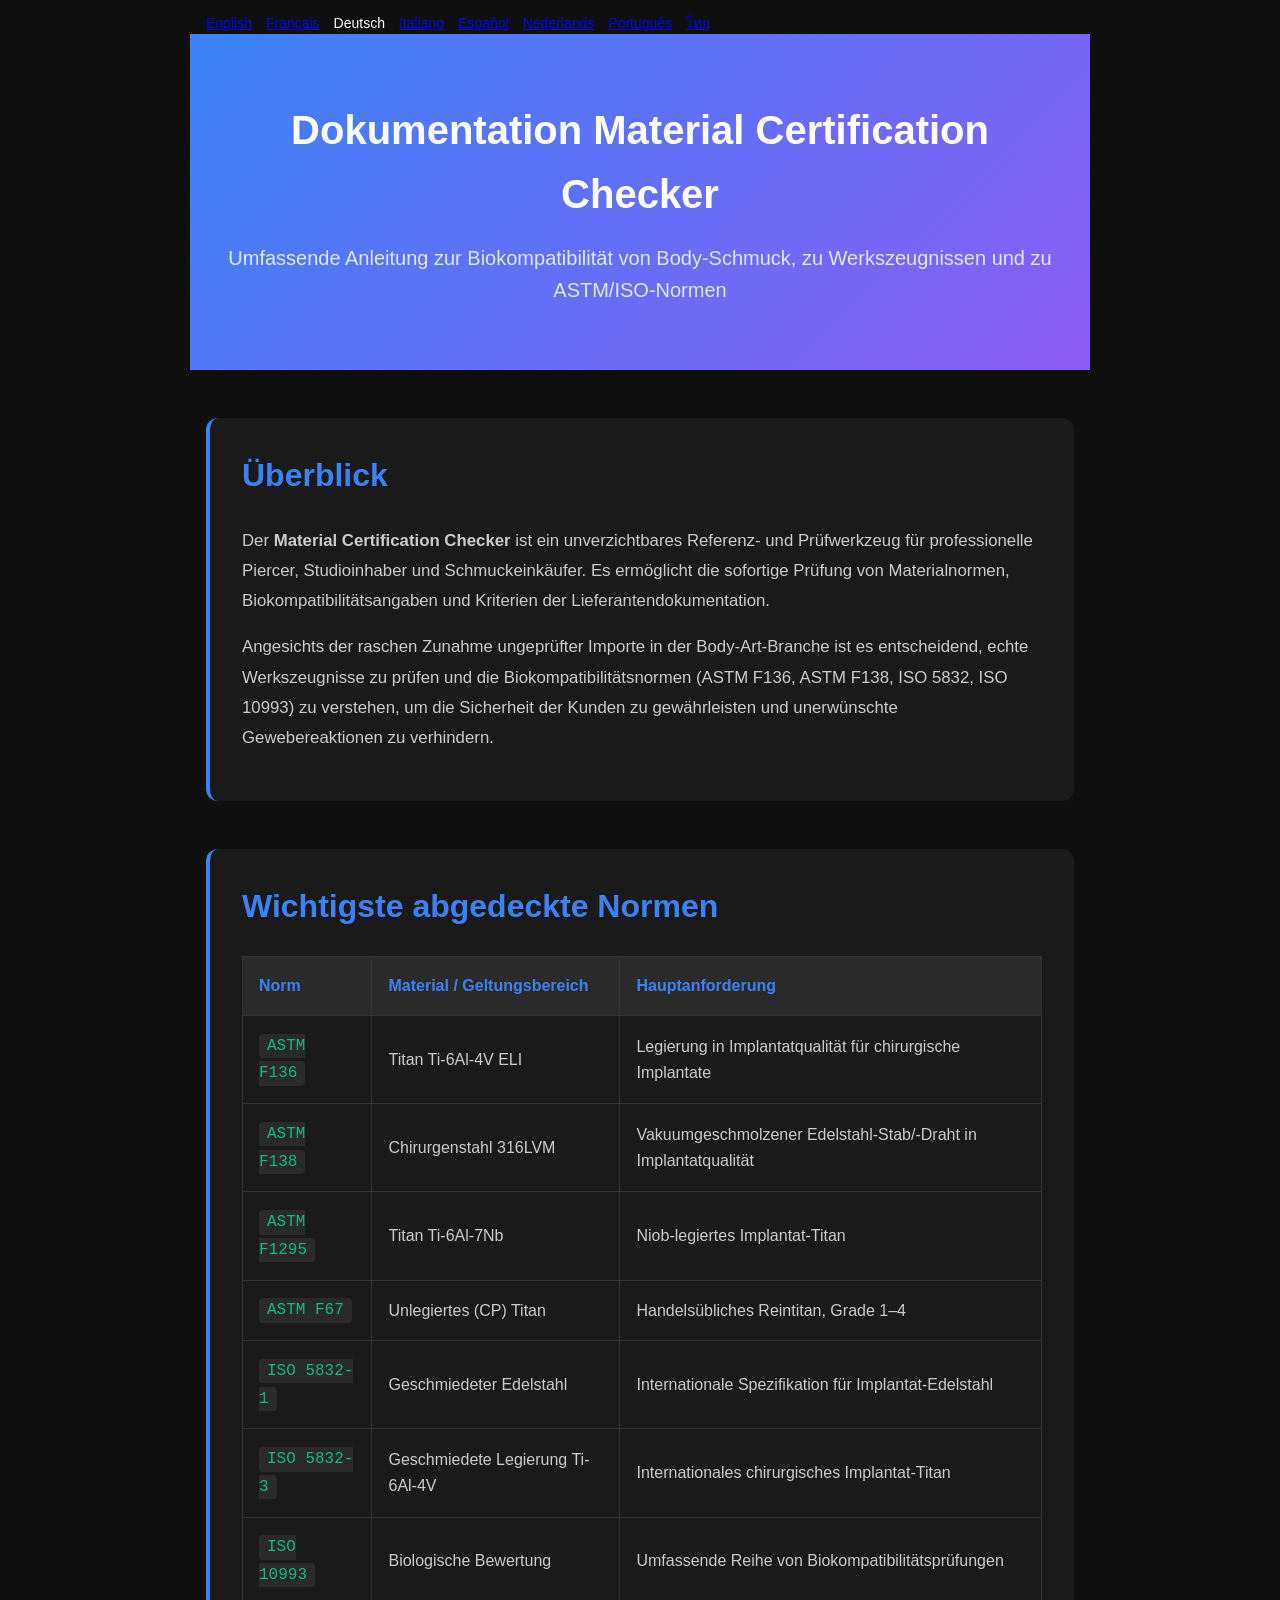
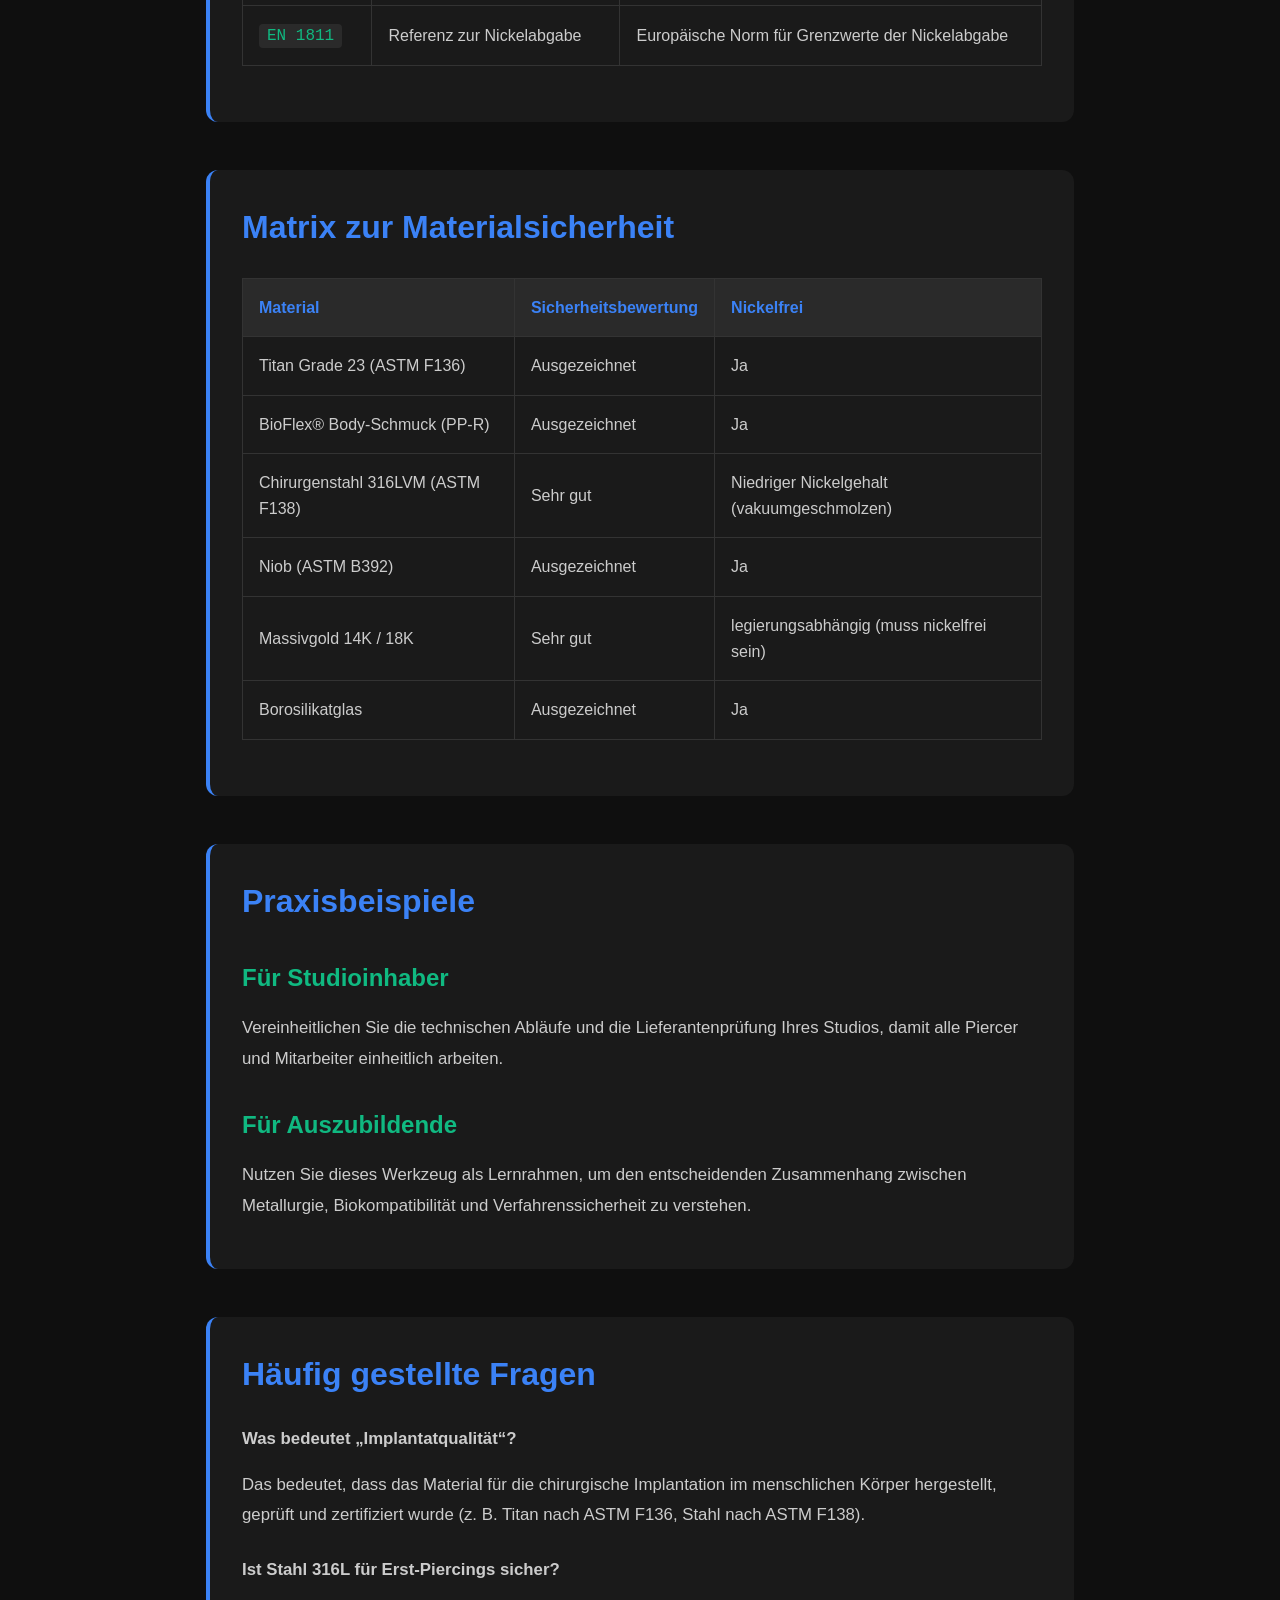
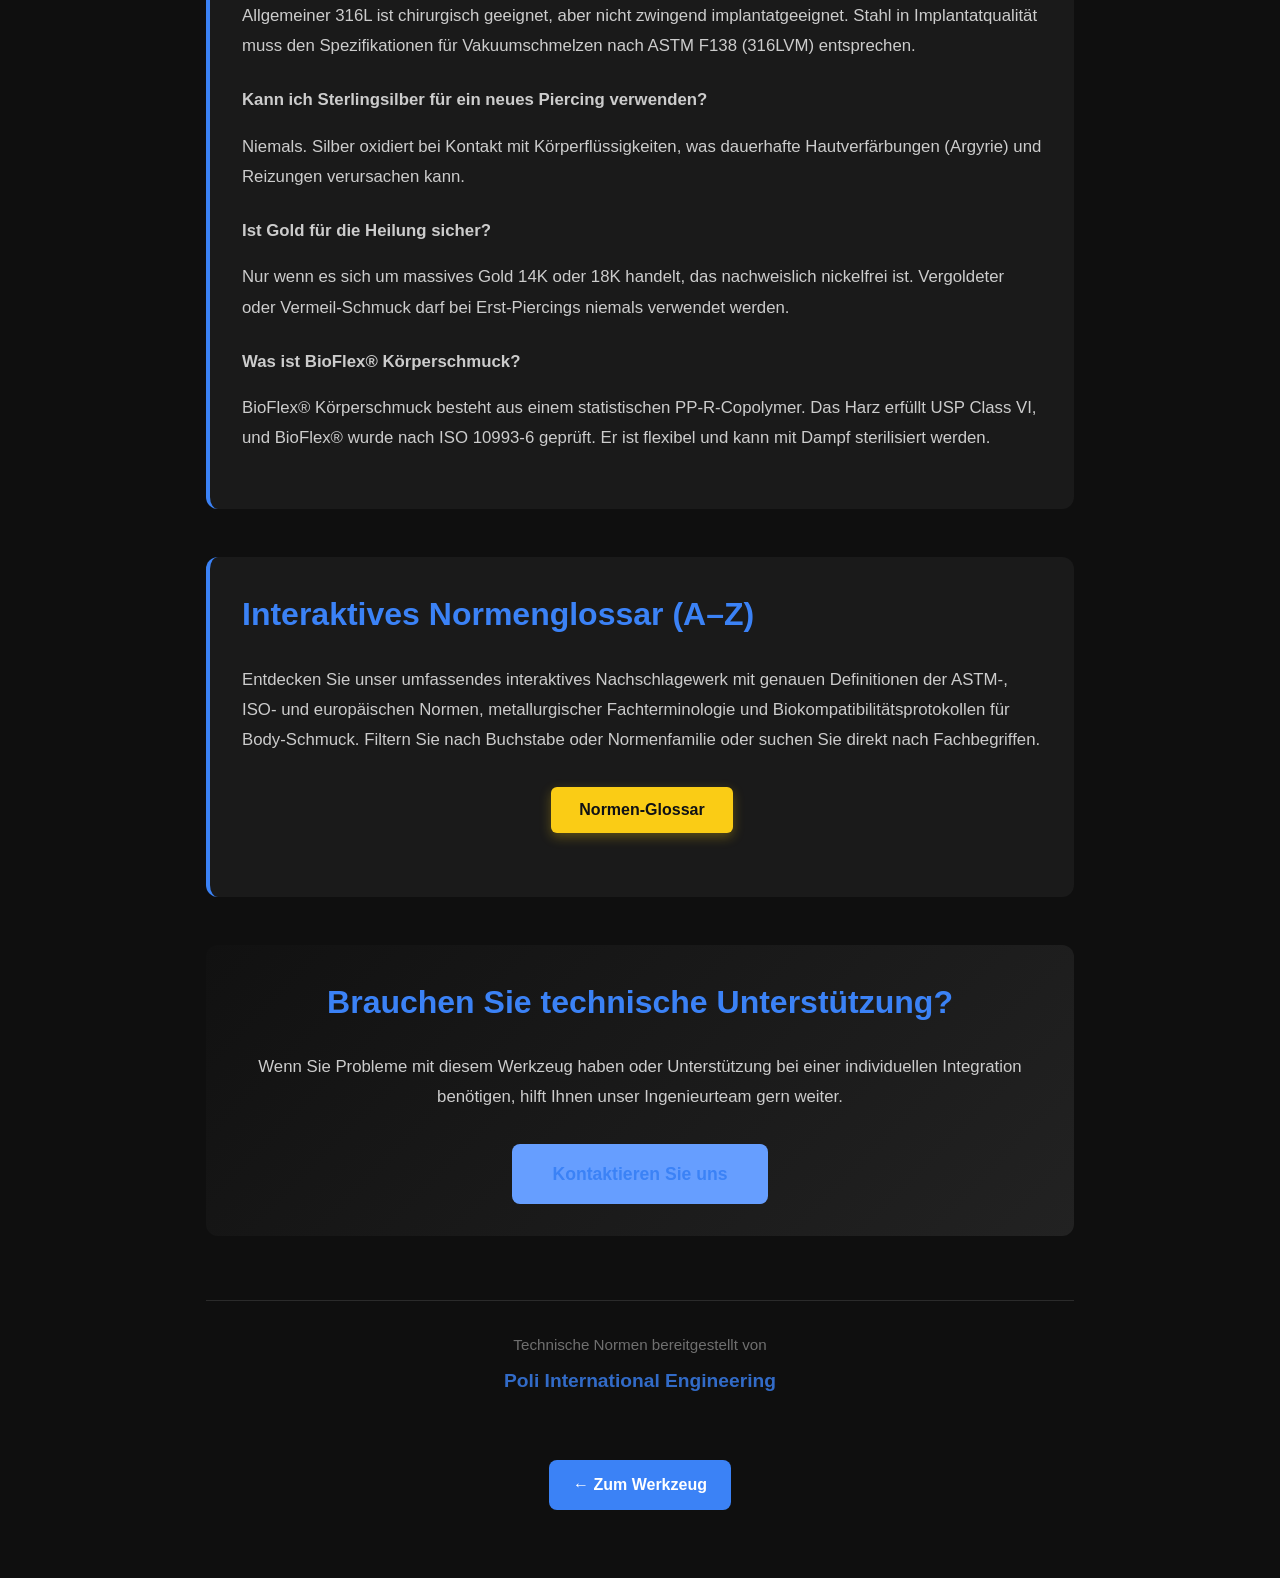
==== commit 4daf1428: "sync documentation-de.html from the live site The website copy of this tool moved on and the repo di" ====
--- a/documentation-de.html
+++ b/documentation-de.html
@@ -101,7 +101,7 @@
             line-height: 1.6 !important;
         }
         .doc-section ul li:before {
-            content: "✓" !important;
+            content: "" !important;
             position: absolute !important;
             left: 0 !important;
             color: var(--color-accent) !important;
@@ -369,7 +369,7 @@
         </p>
         <div style="text-align: center; margin: 2rem 0;">
             <button type="button" id="doc-open-glossary-btn" class="doc-glossary-btn" onclick="if(window.openGlossaryModal) window.openGlossaryModal(); else window.location.href='./index.html#reference';">
-                📖 Normen-Glossar
+                Normen-Glossar
             </button>
         </div>
     </div>
--- a/css/style.css
+++ b/css/style.css
@@ -933,7 +933,7 @@
 }
 
 .cert-decoder__detail-list li::before {
-  content: '✓';
+  content: '';
   position: absolute;
   left: 0;
   color: var(--color-safe);
@@ -1031,7 +1031,7 @@
 }
 
 .cert-decoder__red-flag-list li::before {
-  content: '⚠️';
+  content: '';
   position: absolute;
   left: 0;
 }
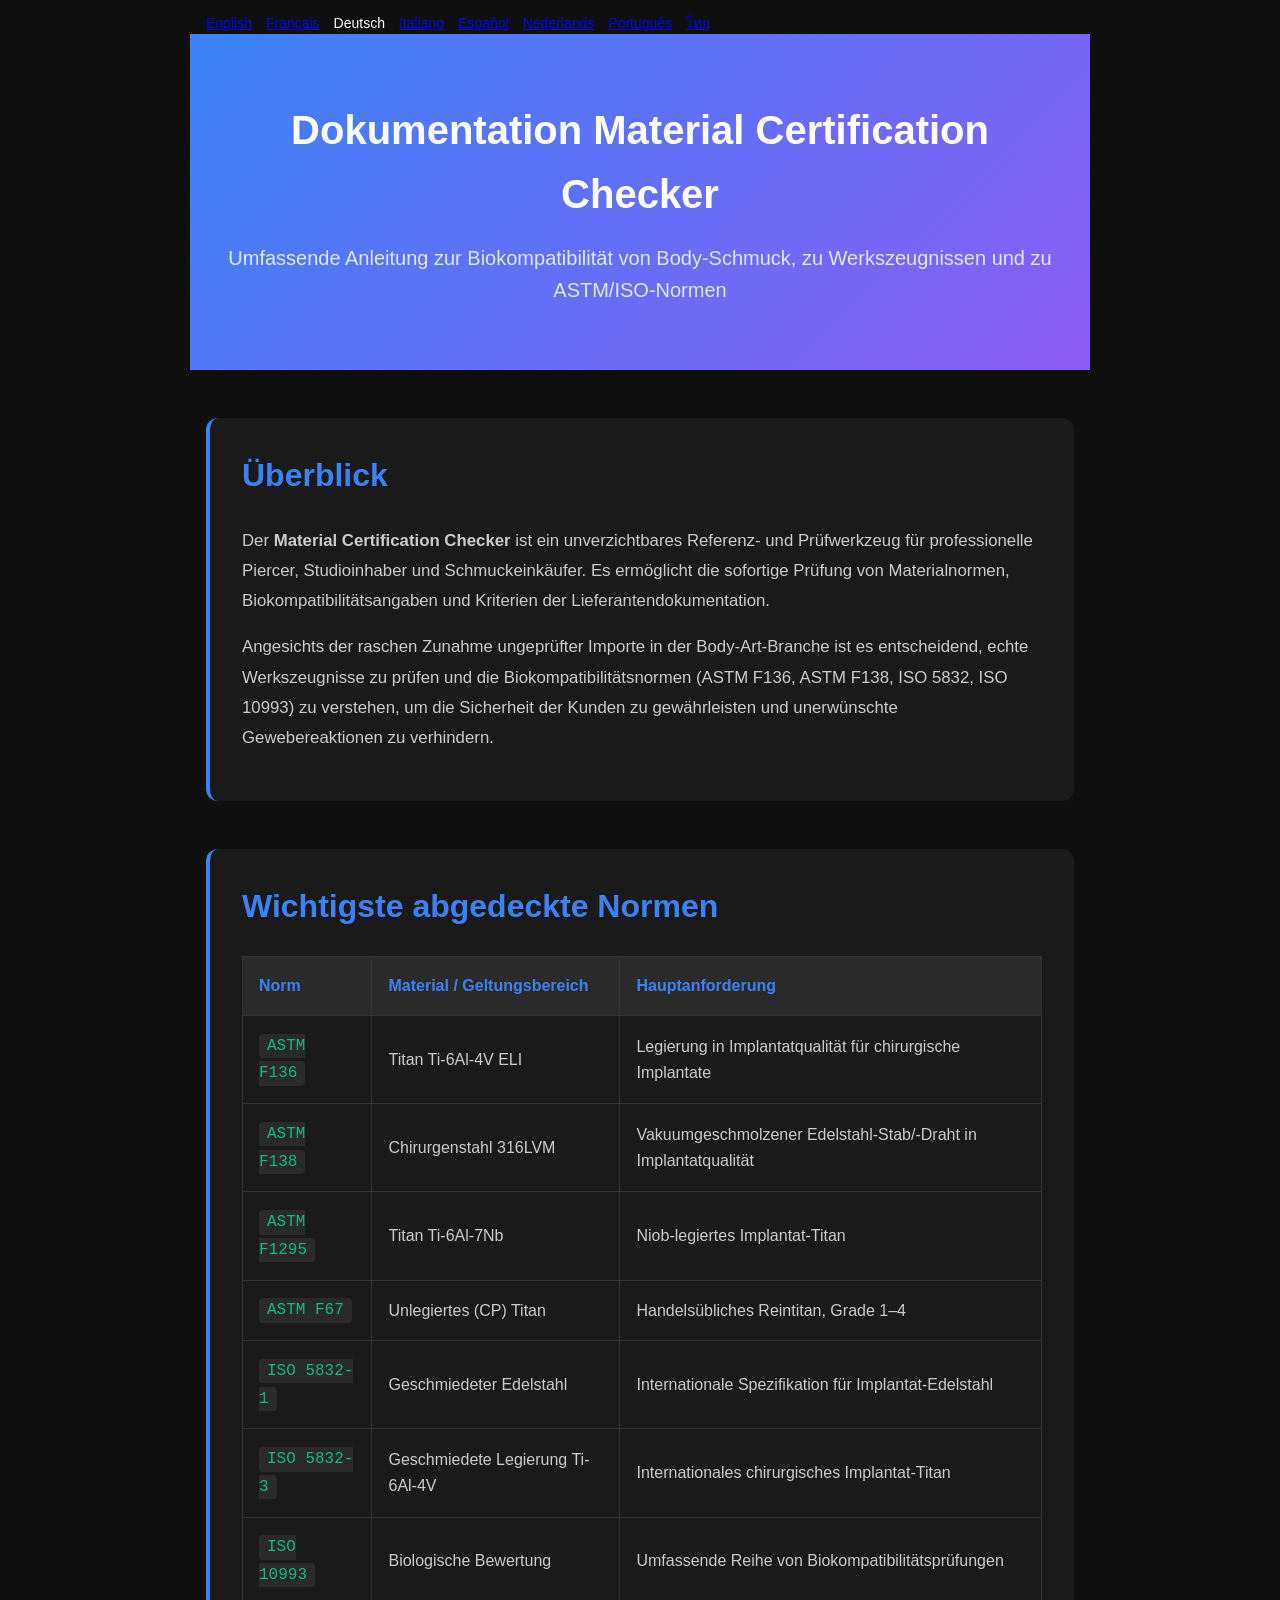
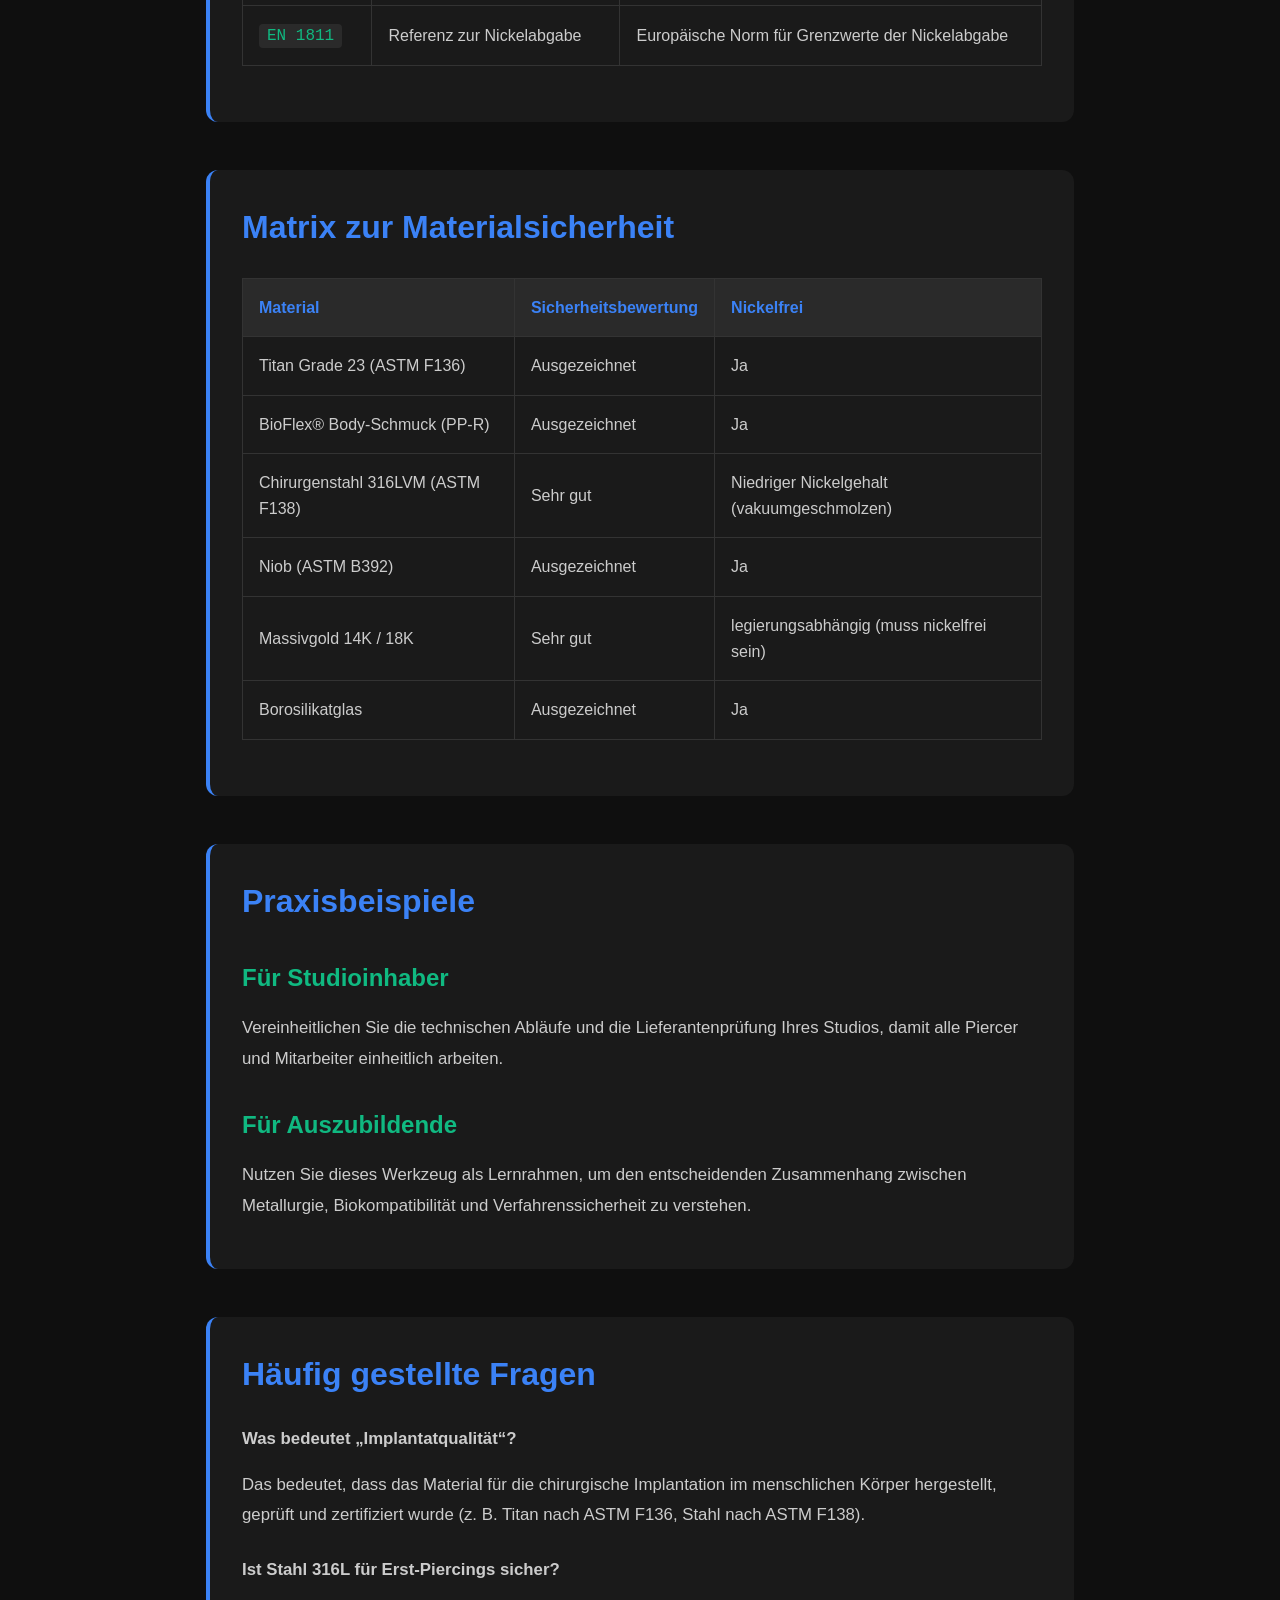
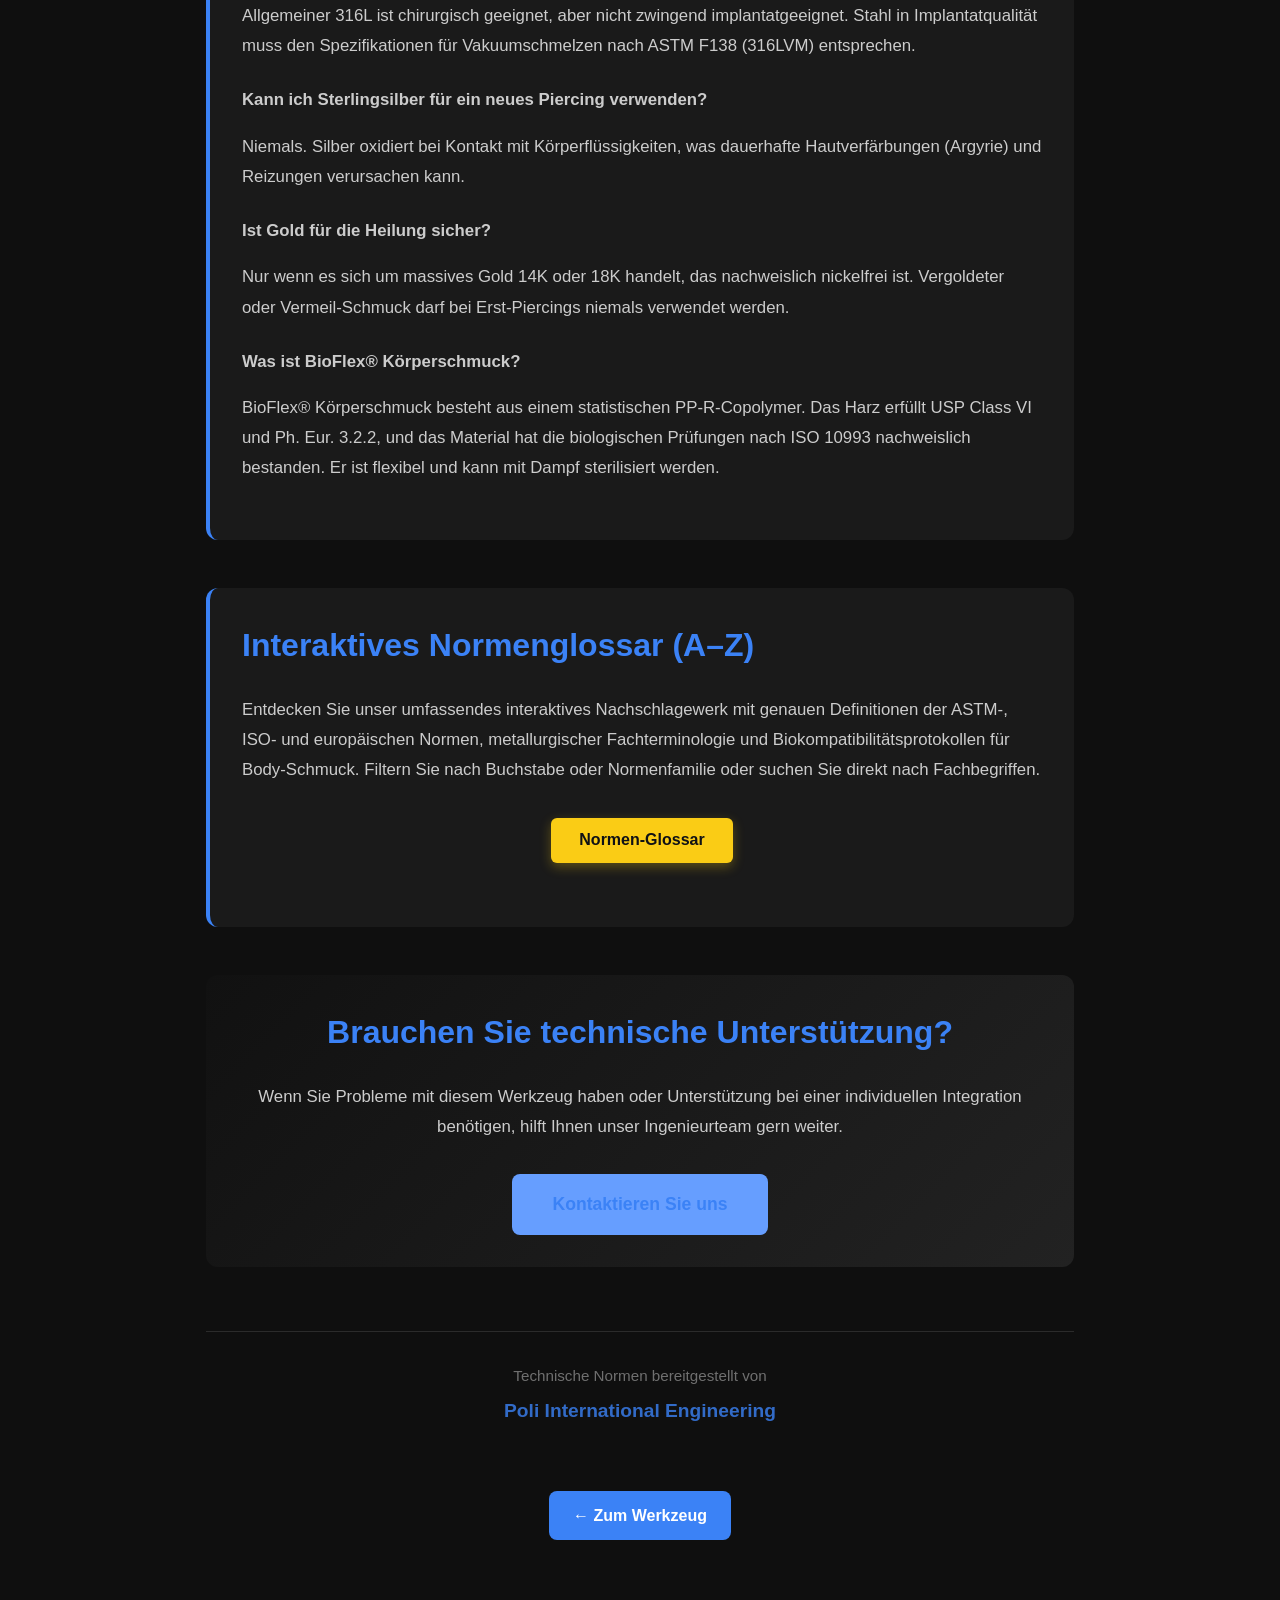
==== commit 48121460: "sync documentation-de.html from the live site The website copy of this tool moved on and the repo di" ====
--- a/documentation-de.html
+++ b/documentation-de.html
@@ -357,7 +357,7 @@
         </div>
         <div class="faq-item">
             <p><strong>Was ist BioFlex&reg; Körperschmuck?</strong></p>
-            <p>BioFlex&reg; Körperschmuck besteht aus einem statistischen PP-R-Copolymer. Das Harz erfüllt USP Class VI, und BioFlex&reg; wurde nach ISO 10993-6 geprüft. Er ist flexibel und kann mit Dampf sterilisiert werden.</p>
+            <p>BioFlex&reg; Körperschmuck besteht aus einem statistischen PP-R-Copolymer. Das Harz erfüllt USP Class VI und Ph. Eur. 3.2.2, und das Material hat die biologischen Prüfungen nach ISO 10993 nachweislich bestanden. Er ist flexibel und kann mit Dampf sterilisiert werden.</p>
         </div>
     </div>
 
